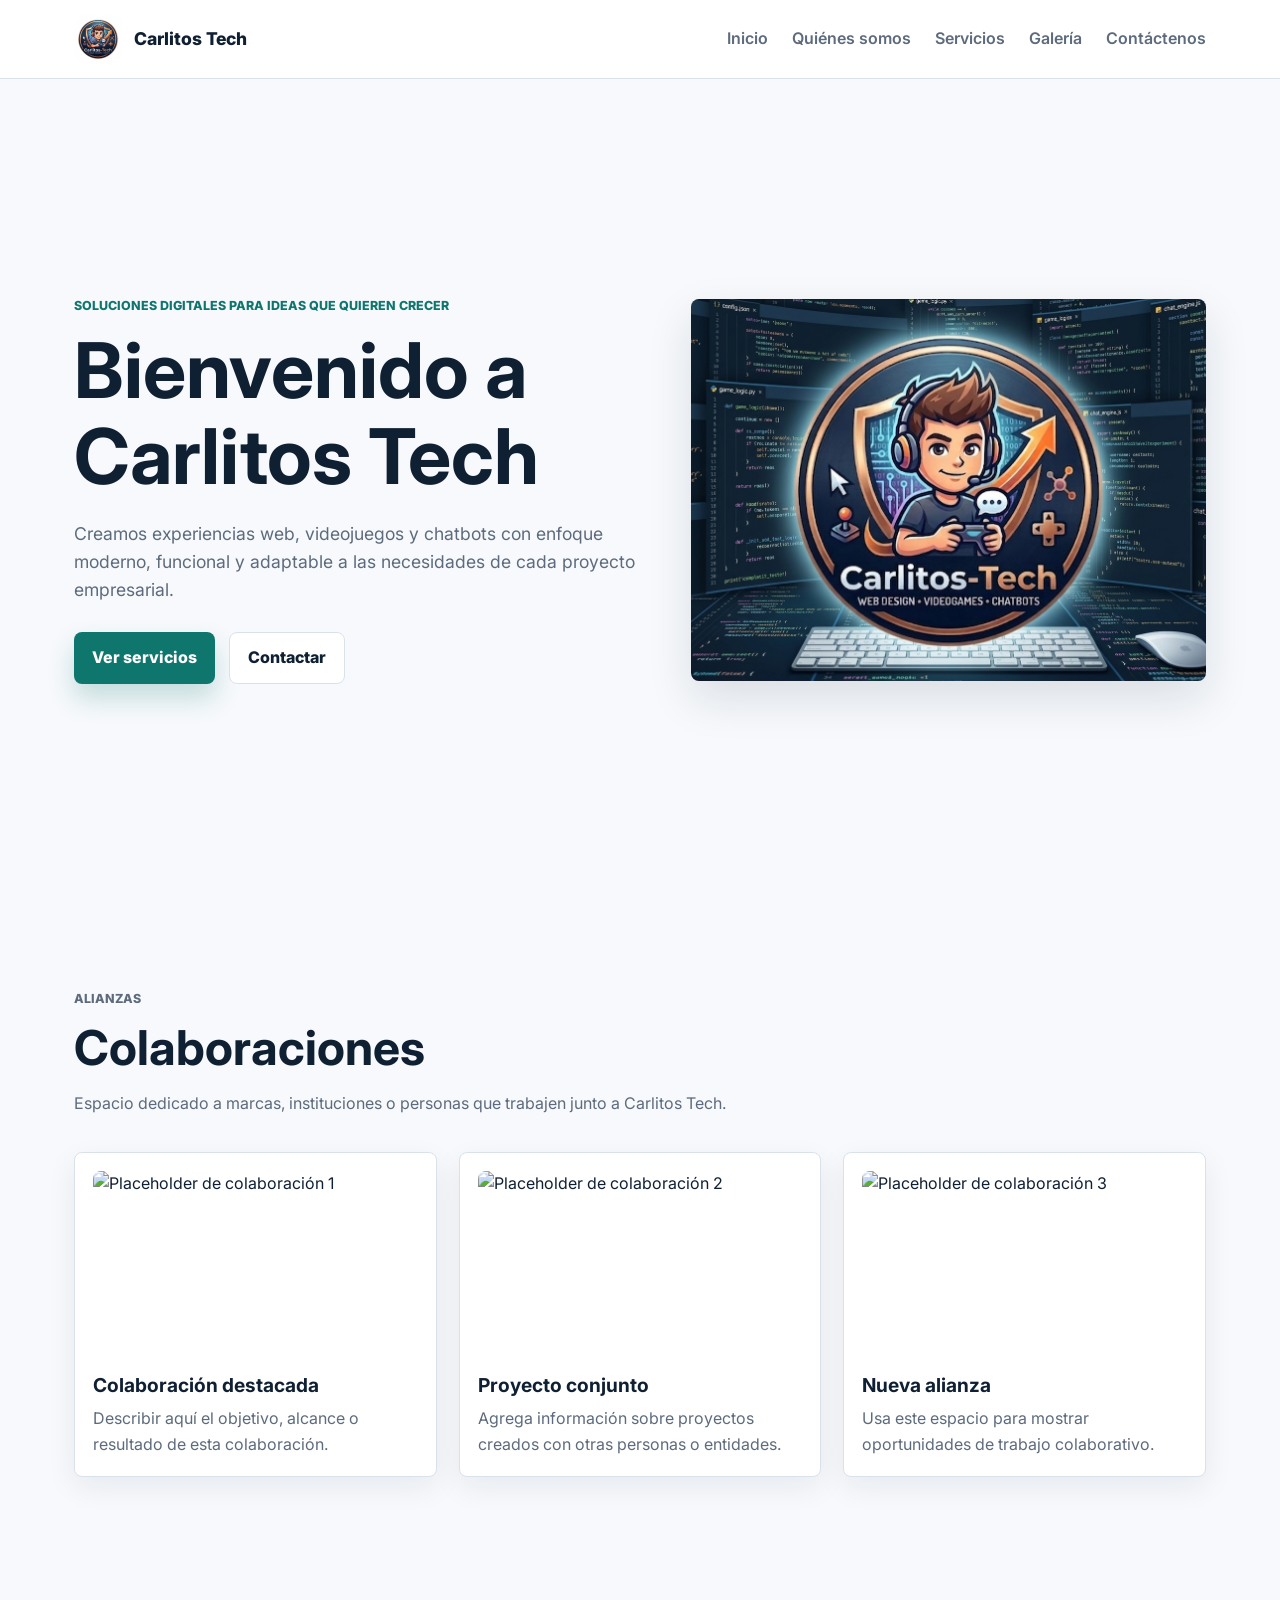
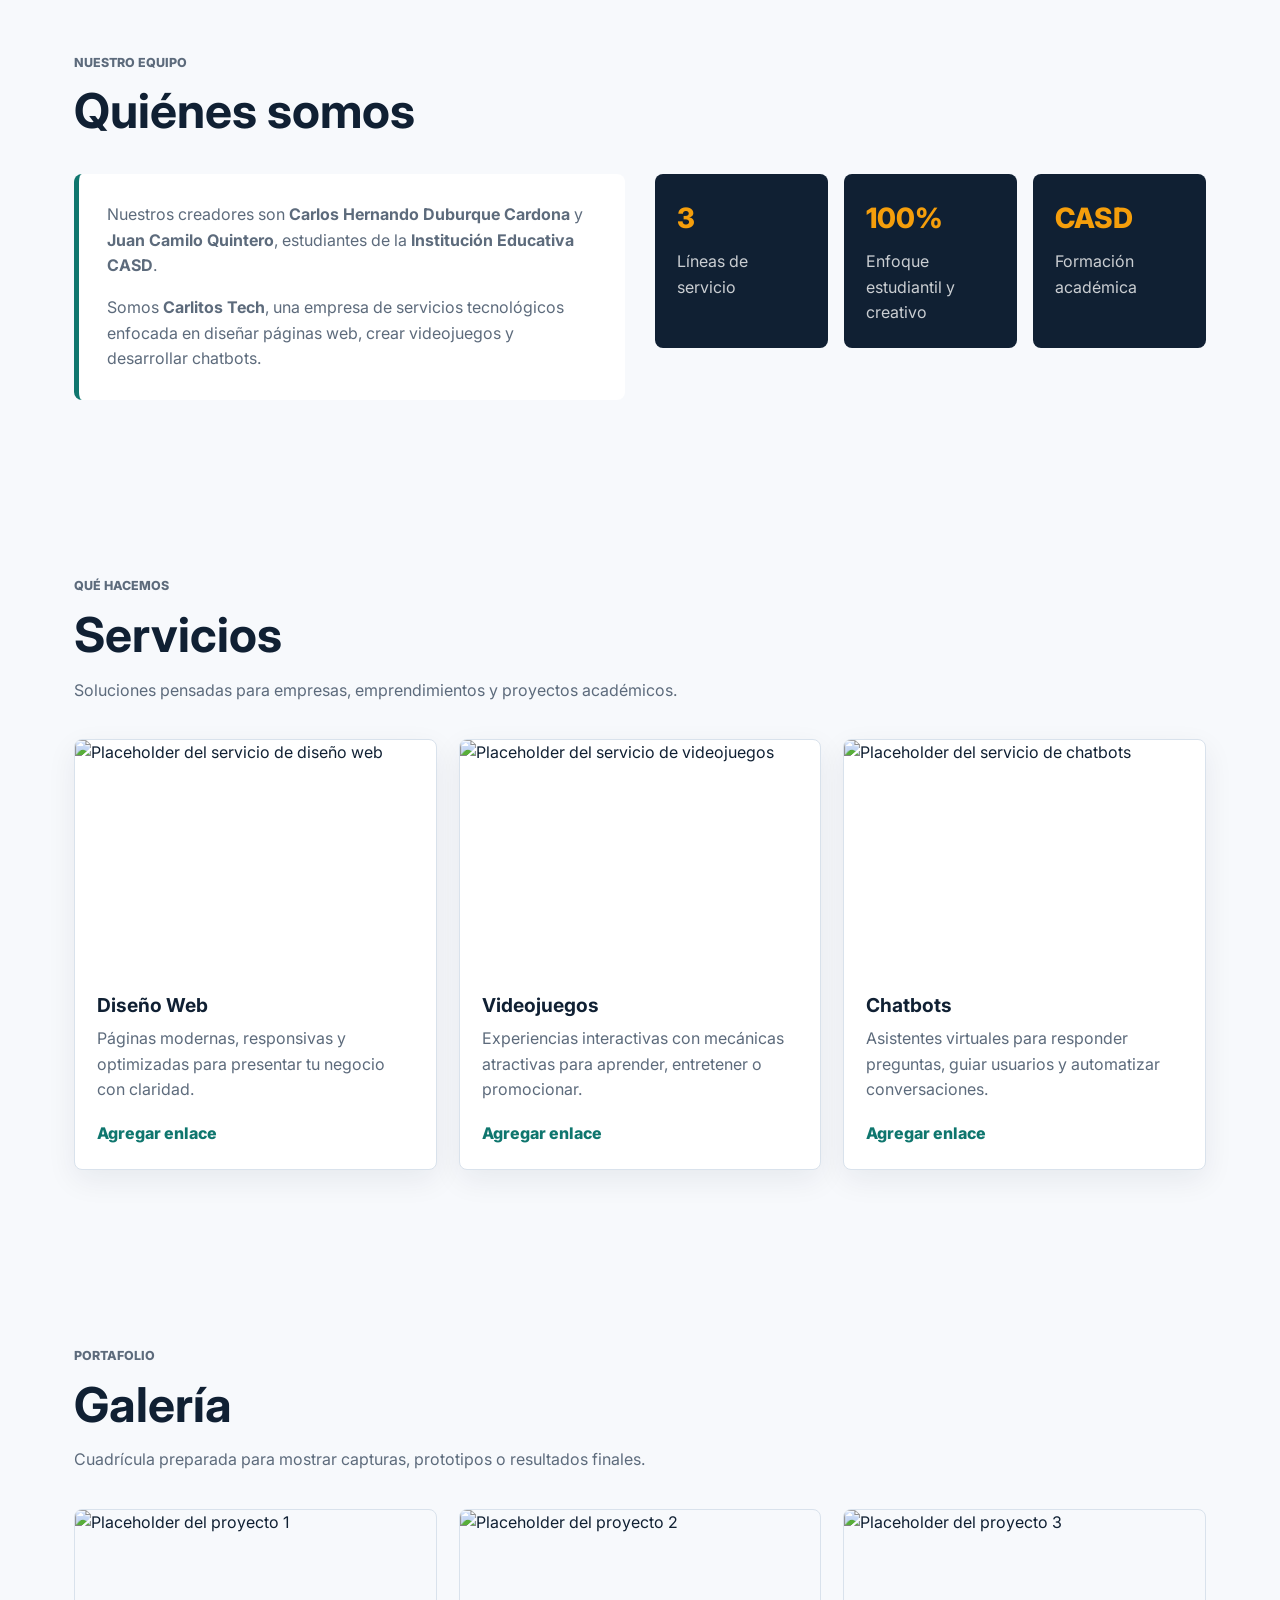
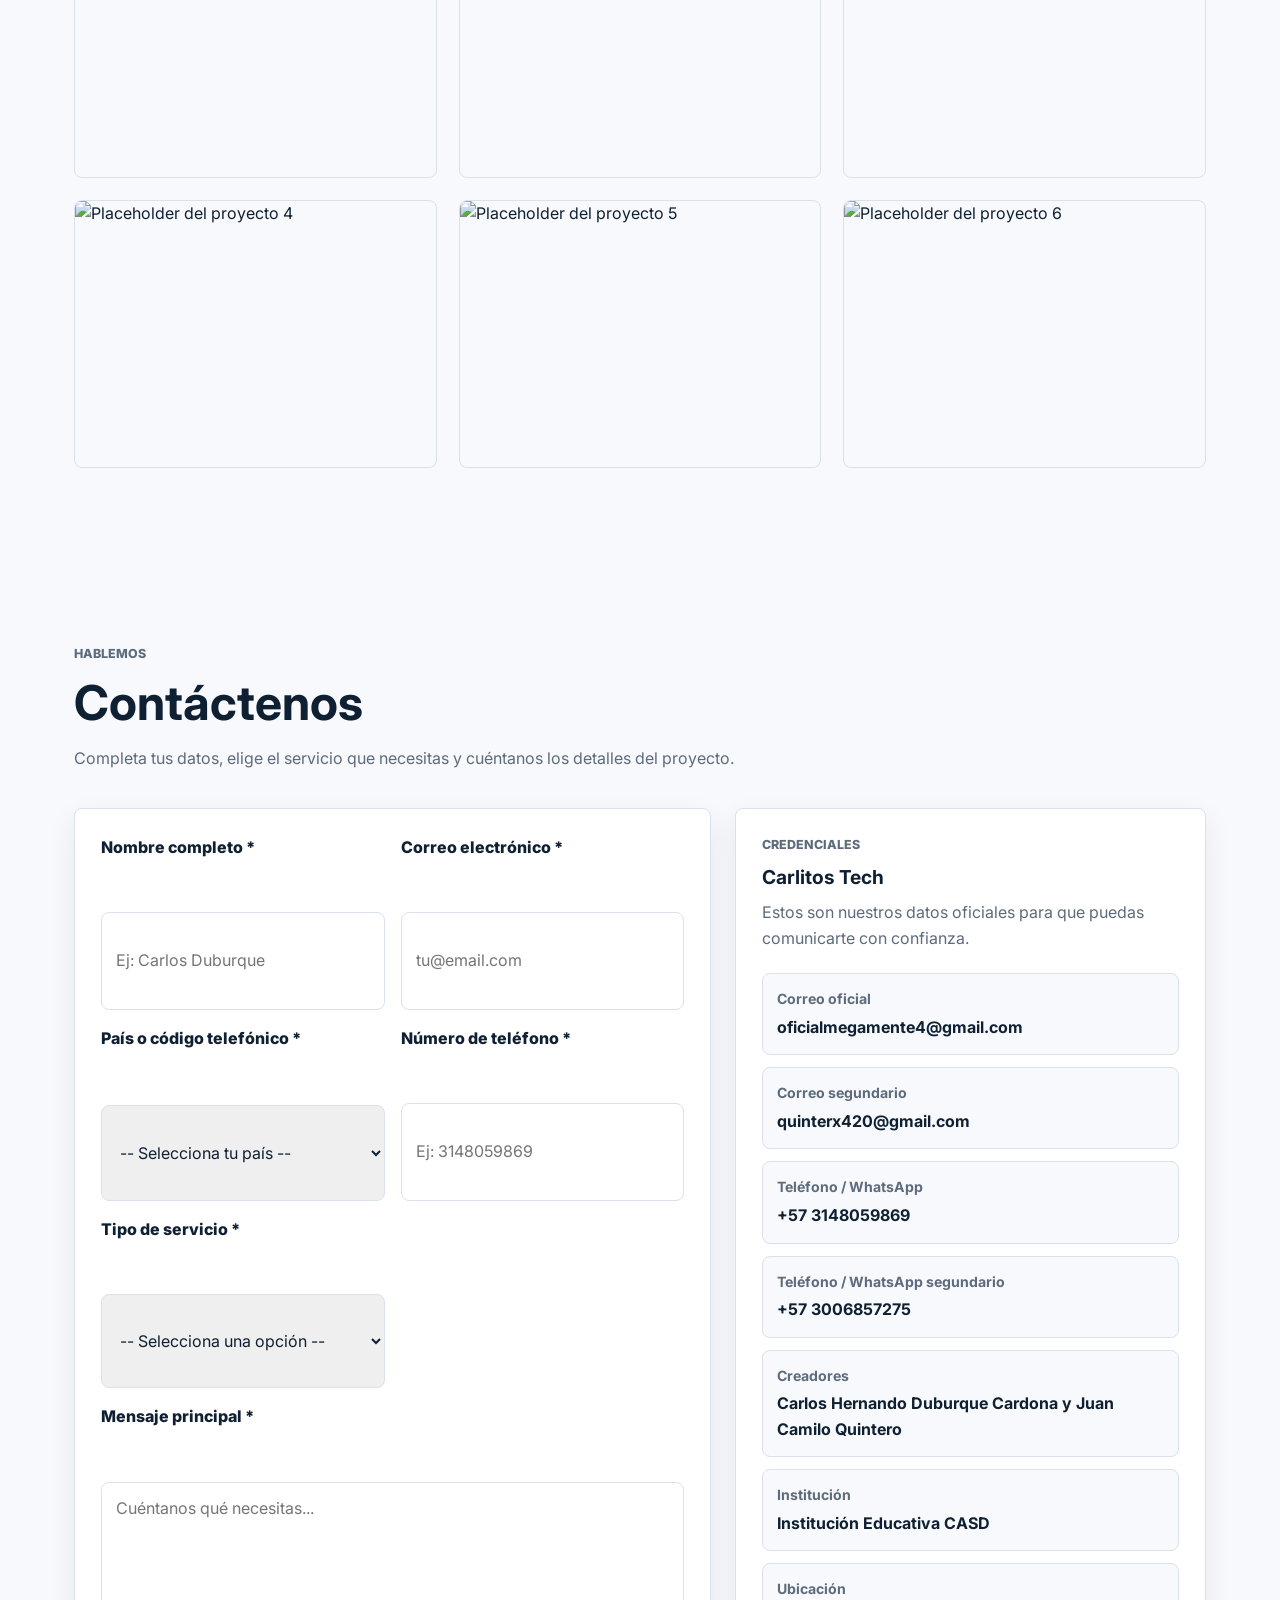
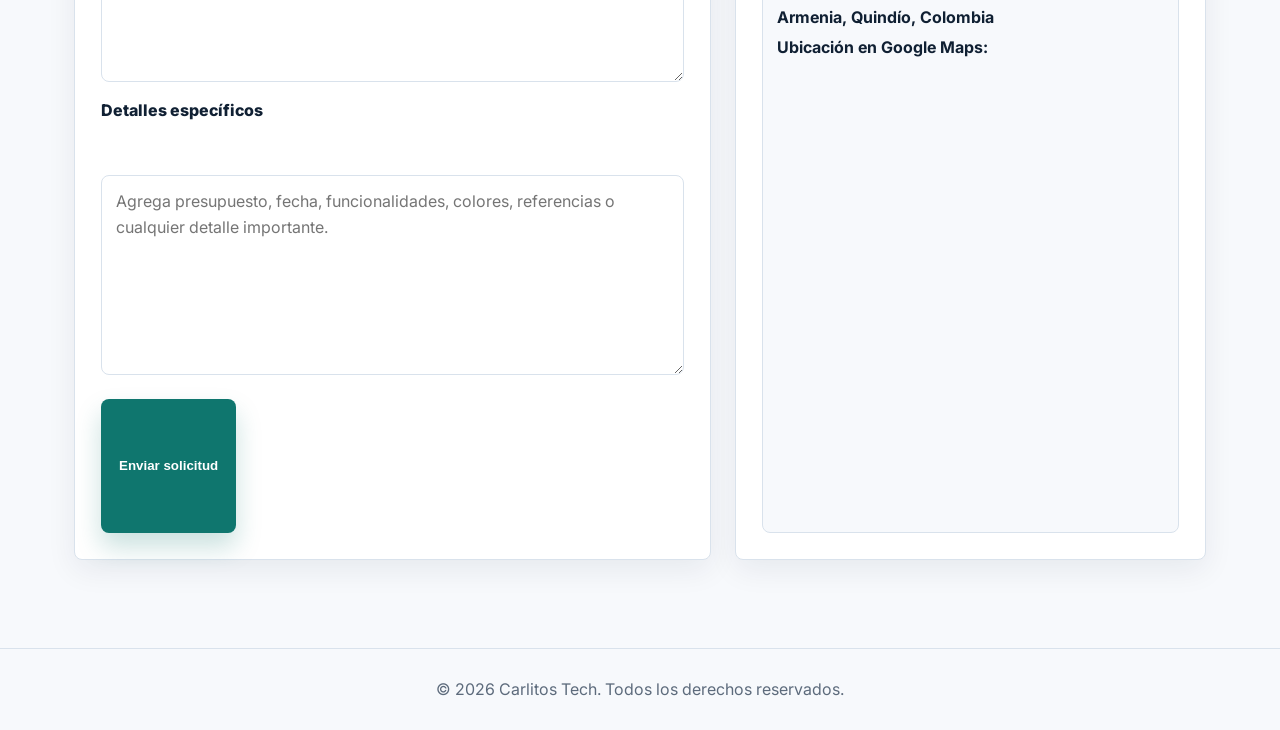
==== index.html @ ca9190ac "Add _next redirect to contact form to return to GitHub Pages Co-authored-by: Copilot <223556219+Copi" ====
<!DOCTYPE html>
<html lang="es">

<head>
    <meta charset="UTF-8">
    <meta name="viewport" content="width=device-width, initial-scale=1.0">
    <meta name="description" content="Carlitos Tech: diseño web, videojuegos y chatbots para proyectos empresariales.">
    <title>Carlitos Tech | Servicios Tecnológicos</title>
    <link rel="preconnect" href="https://fonts.googleapis.com">
    <link rel="preconnect" href="https://fonts.gstatic.com" crossorigin>
    <link href="https://fonts.googleapis.com/css2?family=Inter:wght@400;500;600;700;800&display=swap" rel="stylesheet">
    <link rel="stylesheet" href="style.css">
</head>

<body>
    <!-- ENCABEZADO -->
    <header class="site-header">
        <nav class="navbar" aria-label="Navegación principal">
            <a class="brand" href="#inicio" aria-label="Ir al inicio de Carlitos Tech">
                <img class="brand__logo" src="imagenes/logo/logocarlitostech.png" alt="Logo de Carlitos Tech">
                <span>Carlitos Tech</span>
            </a>

            <button class="nav-toggle" type="button" aria-label="Abrir menú" aria-expanded="false">
                <span></span>
                <span></span>
                <span></span>
            </button>

            <!-- MENU -->
            <ul class="nav-menu">
                <li><a href="#inicio">Inicio</a></li>
                <li><a href="#quienes-somos">Quiénes somos</a></li>
                <li><a href="#servicios">Servicios</a></li>
                <li><a href="#galeria">Galería</a></li>
                <li><a href="#contacto">Contáctenos</a></li>
            </ul>
        </nav>
    </header>

    <main>
        <!-- INICIO: actualiza el texto principal si quiero una bienvenida distinta. -->
        <section class="hero section reveal" id="inicio">
            <div class="hero__content">
                <p class="eyebrow">Soluciones digitales para ideas que quieren crecer</p>
                <h1>Bienvenido a Carlitos Tech</h1>
                <p class="hero__text">
                    Creamos experiencias web, videojuegos y chatbots con enfoque moderno,
                    funcional y adaptable a las necesidades de cada proyecto empresarial.
                </p>
                <div class="hero__actions">
                    <a class="btn btn--primary" href="#servicios">Ver servicios</a>
                    <a class="btn btn--ghost" href="#contacto">Contactar</a>
                </div>
            </div>

            <!-- IMAGEN PRINCIPAL -->
            <div class="hero__media">
                <img src="imagenes/logo/Carlitostech-01.png" alt="Imagen principal de Carlitos Tech">
            </div>
        </section>

        <!-- COLABORACIONES: agregar a alguien colaboraciones. -->
        <section class="collabs section reveal" aria-labelledby="colaboraciones-titulo">
            <div class="section-heading">
                <p class="eyebrow">Alianzas</p>
                <h2 id="colaboraciones-titulo">Colaboraciones</h2>
                <p>Espacio dedicado a marcas, instituciones o personas que trabajen junto a Carlitos Tech.</p>
            </div>
            <div class="collab-list">
                <article class="collab-item">
                    <img src="https://placehold.co/280x160/e2e8f0/0f172a?text=Aliado+1"
                        alt="Placeholder de colaboración 1">
                    <h3>Colaboración destacada</h3>
                    <p>Describir aquí el objetivo, alcance o resultado de esta colaboración.</p>
                </article>
                <article class="collab-item">
                    <img src="https://placehold.co/280x160/dbeafe/0f172a?text=Aliado+2"
                        alt="Placeholder de colaboración 2">
                    <h3>Proyecto conjunto</h3>
                    <p>Agrega información sobre proyectos creados con otras personas o entidades.</p>
                </article>
                <article class="collab-item">
                    <img src="https://placehold.co/280x160/fef3c7/0f172a?text=Aliado+3"
                        alt="Placeholder de colaboración 3">
                    <h3>Nueva alianza</h3>
                    <p>Usa este espacio para mostrar oportunidades de trabajo colaborativo.</p>
                </article>
            </div>
        </section>

        <!-- QUIÉNES SOMOS: modificar esta información si quiero ampliar la historia de la empresa. -->
        <section class="about section reveal" id="quienes-somos">
            <div class="section-heading">
                <p class="eyebrow">Nuestro equipo</p>
                <h2>Quiénes somos</h2>
            </div>
            <div class="about__layout">
                <div class="about__text">
                    <p>
                        Nuestros creadores son <strong>Carlos Hernando Duburque Cardona</strong> y
                        <strong>Juan Camilo Quintero</strong>, estudiantes de la
                        <strong>Institución Educativa CASD</strong>.
                    </p>
                    <p>
                        Somos <strong>Carlitos Tech</strong>, una empresa de servicios tecnológicos
                        enfocada en diseñar páginas web, crear videojuegos y desarrollar chatbots.
                    </p>
                </div>
                <div class="about__stats" aria-label="Datos destacados">
                    <div>
                        <span>3</span>
                        <p>Líneas de servicio</p>
                    </div>
                    <div>
                        <span>100%</span>
                        <p>Enfoque estudiantil y creativo</p>
                    </div>
                    <div>
                        <span>CASD</span>
                        <p>Formación académica</p>
                    </div>
                </div>
            </div>
        </section>

        <!-- SERVICIOS: cambia las imágenes, textos y href vacíos cuando tenga mis páginas listas. -->
        <section class="services section reveal" id="servicios">
            <div class="section-heading">
                <p class="eyebrow">Qué hacemos</p>
                <h2>Servicios</h2>
                <p>Soluciones pensadas para empresas, emprendimientos y proyectos académicos.</p>
            </div>

            <div class="cards-grid">
                <article class="service-card">
                    <img src="https://placehold.co/520x320/2563eb/ffffff?text=Diseno+Web"
                        alt="Placeholder del servicio de diseño web">
                    <div class="service-card__body">
                        <h3>Diseño Web</h3>
                        <p>Páginas modernas, responsivas y optimizadas para presentar tu negocio con claridad.</p>
                        <a href="" aria-label="Agregar enlace para diseño web">Agregar enlace</a>
                    </div>
                </article>

                <article class="service-card">
                    <img src="https://placehold.co/520x320/7c3aed/ffffff?text=Videojuegos"
                        alt="Placeholder del servicio de videojuegos">
                    <div class="service-card__body">
                        <h3>Videojuegos</h3>
                        <p>Experiencias interactivas con mecánicas atractivas para aprender, entretener o promocionar.
                        </p>
                        <a href="" aria-label="Agregar enlace para videojuegos">Agregar enlace</a>
                    </div>
                </article>

                <article class="service-card">
                    <img src="https://placehold.co/520x320/059669/ffffff?text=Chatbots"
                        alt="Placeholder del servicio de chatbots">
                    <div class="service-card__body">
                        <h3>Chatbots</h3>
                        <p>Asistentes virtuales para responder preguntas, guiar usuarios y automatizar conversaciones.
                        </p>
                        <a href="" aria-label="Agregar enlace para chatbots">Agregar enlace</a>
                    </div>
                </article>
            </div>
        </section>

        <!-- GALERÍA: reemplaza cada src por fotos de mis proyectos cuando las tengas. -->
        <section class="gallery section reveal" id="galeria">
            <div class="section-heading">
                <p class="eyebrow">Portafolio</p>
                <h2>Galería</h2>
                <p>Cuadrícula preparada para mostrar capturas, prototipos o resultados finales.</p>
            </div>

            <div class="gallery-grid">
                <img src="https://placehold.co/520x380/f8fafc/0f172a?text=Proyecto+1" alt="Placeholder del proyecto 1">
                <img src="https://placehold.co/520x380/e0f2fe/0f172a?text=Proyecto+2" alt="Placeholder del proyecto 2">
                <img src="https://placehold.co/520x380/ecfccb/0f172a?text=Proyecto+3" alt="Placeholder del proyecto 3">
                <img src="https://placehold.co/520x380/fae8ff/0f172a?text=Proyecto+4" alt="Placeholder del proyecto 4">
                <img src="https://placehold.co/520x380/fee2e2/0f172a?text=Proyecto+5" alt="Placeholder del proyecto 5">
                <img src="https://placehold.co/520x380/ede9fe/0f172a?text=Proyecto+6" alt="Placeholder del proyecto 6">
            </div>
        </section>

        <!-- CONTACTO: puedos conectar este formulario a un backend o servicio de formularios después. -->
        <section class="contact section reveal" id="contacto">
            <div class="section-heading">
                <p class="eyebrow">Hablemos</p>
                <h2>Contáctenos</h2>
                <p>Completa tus datos, elige el servicio que necesitas y cuéntanos los detalles del proyecto.</p>
            </div>

            <div class="contact__layout">
                <form class="contact-form" action="https://formsubmit.co/oficialmegamente4@gmail.com" method="POST">
                    <!-- FORMULARIO: este action usa FormSubmit para enviar las respuestas al correo oficialmegamente4@gamil.com. -->
                    <input type="hidden" name="_subject" value="Nueva solicitud desde Carlitos Tech">
                    <input type="hidden" name="_template" value="table">
                    <input type="hidden" name="_next" value="https://oficialmegamente4-creator.github.io/proyecto-inicial/">
                    <div class="form-group">
                        <label for="nombre">Nombre completo *</label>
                        <input id="nombre" name="nombre" type="text" placeholder="Ej: Carlos Duburque"
                            autocomplete="name" required>
                    </div>

                    <div class="form-group">
                        <label for="correo">Correo electrónico *</label>
                        <input id="correo" name="email" type="email" placeholder="tu@email.com" autocomplete="email"
                            required>
                    </div>

                    <div class="form-group">
                        <label for="pais">País o código telefónico *</label>
                        <select id="pais" name="pais" required>
                            <option value="">-- Selecciona tu país --</option>
                            <option value="+93 Afganistán">Afganistán (+93)</option>
                            <option value="+355 Albania">Albania (+355)</option>
                            <option value="+49 Alemania">Alemania (+49)</option>
                            <option value="+376 Andorra">Andorra (+376)</option>
                            <option value="+244 Angola">Angola (+244)</option>
                            <option value="+1 Anguila">Anguila (+1)</option>
                            <option value="+1 Antigua y Barbuda">Antigua y Barbuda (+1)</option>
                            <option value="+966 Arabia Saudita">Arabia Saudita (+966)</option>
                            <option value="+213 Argelia">Argelia (+213)</option>
                            <option value="+54 Argentina">Argentina (+54)</option>
                            <option value="+374 Armenia">Armenia (+374)</option>
                            <option value="+297 Aruba">Aruba (+297)</option>
                            <option value="+61 Australia">Australia (+61)</option>
                            <option value="+43 Austria">Austria (+43)</option>
                            <option value="+994 Azerbaiyán">Azerbaiyán (+994)</option>
                            <option value="+1 Bahamas">Bahamas (+1)</option>
                            <option value="+880 Bangladesh">Bangladesh (+880)</option>
                            <option value="+1 Barbados">Barbados (+1)</option>
                            <option value="+973 Baréin">Baréin (+973)</option>
                            <option value="+32 Bélgica">Bélgica (+32)</option>
                            <option value="+501 Belice">Belice (+501)</option>
                            <option value="+229 Benín">Benín (+229)</option>
                            <option value="+1 Bermudas">Bermudas (+1)</option>
                            <option value="+375 Bielorrusia">Bielorrusia (+375)</option>
                            <option value="+591 Bolivia">Bolivia (+591)</option>
                            <option value="+387 Bosnia y Herzegovina">Bosnia y Herzegovina (+387)</option>
                            <option value="+267 Botsuana">Botsuana (+267)</option>
                            <option value="+55 Brasil">Brasil (+55)</option>
                            <option value="+673 Brunéi">Brunéi (+673)</option>
                            <option value="+359 Bulgaria">Bulgaria (+359)</option>
                            <option value="+226 Burkina Faso">Burkina Faso (+226)</option>
                            <option value="+257 Burundi">Burundi (+257)</option>
                            <option value="+975 Bután">Bután (+975)</option>
                            <option value="+238 Cabo Verde">Cabo Verde (+238)</option>
                            <option value="+855 Camboya">Camboya (+855)</option>
                            <option value="+237 Camerún">Camerún (+237)</option>
                            <option value="+1 Canadá">Canadá (+1)</option>
                            <option value="+974 Catar">Catar (+974)</option>
                            <option value="+235 Chad">Chad (+235)</option>
                            <option value="+56 Chile">Chile (+56)</option>
                            <option value="+86 China">China (+86)</option>
                            <option value="+357 Chipre">Chipre (+357)</option>
                            <option value="+57 Colombia">Colombia (+57)</option>
                            <option value="+269 Comoras">Comoras (+269)</option>
                            <option value="+242 Congo">Congo (+242)</option>
                            <option value="+850 Corea del Norte">Corea del Norte (+850)</option>
                            <option value="+82 Corea del Sur">Corea del Sur (+82)</option>
                            <option value="+225 Costa de Marfil">Costa de Marfil (+225)</option>
                            <option value="+506 Costa Rica">Costa Rica (+506)</option>
                            <option value="+385 Croacia">Croacia (+385)</option>
                            <option value="+53 Cuba">Cuba (+53)</option>
                            <option value="+599 Curazao">Curazao (+599)</option>
                            <option value="+45 Dinamarca">Dinamarca (+45)</option>
                            <option value="+1 Dominica">Dominica (+1)</option>
                            <option value="+593 Ecuador">Ecuador (+593)</option>
                            <option value="+20 Egipto">Egipto (+20)</option>
                            <option value="+503 El Salvador">El Salvador (+503)</option>
                            <option value="+971 Emiratos Árabes Unidos">Emiratos Árabes Unidos (+971)</option>
                            <option value="+291 Eritrea">Eritrea (+291)</option>
                            <option value="+421 Eslovaquia">Eslovaquia (+421)</option>
                            <option value="+386 Eslovenia">Eslovenia (+386)</option>
                            <option value="+34 España">España (+34)</option>
                            <option value="+1 Estados Unidos">Estados Unidos (+1)</option>
                            <option value="+372 Estonia">Estonia (+372)</option>
                            <option value="+251 Etiopía">Etiopía (+251)</option>
                            <option value="+63 Filipinas">Filipinas (+63)</option>
                            <option value="+358 Finlandia">Finlandia (+358)</option>
                            <option value="+679 Fiyi">Fiyi (+679)</option>
                            <option value="+33 Francia">Francia (+33)</option>
                            <option value="+241 Gabón">Gabón (+241)</option>
                            <option value="+220 Gambia">Gambia (+220)</option>
                            <option value="+995 Georgia">Georgia (+995)</option>
                            <option value="+233 Ghana">Ghana (+233)</option>
                            <option value="+350 Gibraltar">Gibraltar (+350)</option>
                            <option value="+1 Granada">Granada (+1)</option>
                            <option value="+30 Grecia">Grecia (+30)</option>
                            <option value="+299 Groenlandia">Groenlandia (+299)</option>
                            <option value="+590 Guadalupe">Guadalupe (+590)</option>
                            <option value="+1 Guam">Guam (+1)</option>
                            <option value="+502 Guatemala">Guatemala (+502)</option>
                            <option value="+594 Guayana Francesa">Guayana Francesa (+594)</option>
                            <option value="+44 Guernsey">Guernsey (+44)</option>
                            <option value="+224 Guinea">Guinea (+224)</option>
                            <option value="+240 Guinea Ecuatorial">Guinea Ecuatorial (+240)</option>
                            <option value="+245 Guinea-Bisáu">Guinea-Bisáu (+245)</option>
                            <option value="+592 Guyana">Guyana (+592)</option>
                            <option value="+509 Haití">Haití (+509)</option>
                            <option value="+504 Honduras">Honduras (+504)</option>
                            <option value="+852 Hong Kong">Hong Kong (+852)</option>
                            <option value="+36 Hungría">Hungría (+36)</option>
                            <option value="+91 India">India (+91)</option>
                            <option value="+62 Indonesia">Indonesia (+62)</option>
                            <option value="+964 Irak">Irak (+964)</option>
                            <option value="+98 Irán">Irán (+98)</option>
                            <option value="+353 Irlanda">Irlanda (+353)</option>
                            <option value="+354 Islandia">Islandia (+354)</option>
                            <option value="+1 Islas Caimán">Islas Caimán (+1)</option>
                            <option value="+682 Islas Cook">Islas Cook (+682)</option>
                            <option value="+298 Islas Feroe">Islas Feroe (+298)</option>
                            <option value="+500 Islas Malvinas">Islas Malvinas (+500)</option>
                            <option value="+1 Islas Marianas del Norte">Islas Marianas del Norte (+1)</option>
                            <option value="+692 Islas Marshall">Islas Marshall (+692)</option>
                            <option value="+677 Islas Salomón">Islas Salomón (+677)</option>
                            <option value="+1 Islas Turcas y Caicos">Islas Turcas y Caicos (+1)</option>
                            <option value="+1 Islas Vírgenes Británicas">Islas Vírgenes Británicas (+1)</option>
                            <option value="+1 Islas Vírgenes de EE. UU.">Islas Vírgenes de EE. UU. (+1)</option>
                            <option value="+972 Israel">Israel (+972)</option>
                            <option value="+39 Italia">Italia (+39)</option>
                            <option value="+1 Jamaica">Jamaica (+1)</option>
                            <option value="+81 Japón">Japón (+81)</option>
                            <option value="+44 Jersey">Jersey (+44)</option>
                            <option value="+962 Jordania">Jordania (+962)</option>
                            <option value="+7 Kazajistán">Kazajistán (+7)</option>
                            <option value="+254 Kenia">Kenia (+254)</option>
                            <option value="+996 Kirguistán">Kirguistán (+996)</option>
                            <option value="+686 Kiribati">Kiribati (+686)</option>
                            <option value="+383 Kosovo">Kosovo (+383)</option>
                            <option value="+965 Kuwait">Kuwait (+965)</option>
                            <option value="+856 Laos">Laos (+856)</option>
                            <option value="+266 Lesoto">Lesoto (+266)</option>
                            <option value="+371 Letonia">Letonia (+371)</option>
                            <option value="+961 Líbano">Líbano (+961)</option>
                            <option value="+231 Liberia">Liberia (+231)</option>
                            <option value="+218 Libia">Libia (+218)</option>
                            <option value="+423 Liechtenstein">Liechtenstein (+423)</option>
                            <option value="+370 Lituania">Lituania (+370)</option>
                            <option value="+352 Luxemburgo">Luxemburgo (+352)</option>
                            <option value="+853 Macao">Macao (+853)</option>
                            <option value="+389 Macedonia del Norte">Macedonia del Norte (+389)</option>
                            <option value="+261 Madagascar">Madagascar (+261)</option>
                            <option value="+60 Malasia">Malasia (+60)</option>
                            <option value="+265 Malaui">Malaui (+265)</option>
                            <option value="+960 Maldivas">Maldivas (+960)</option>
                            <option value="+223 Malí">Malí (+223)</option>
                            <option value="+356 Malta">Malta (+356)</option>
                            <option value="+212 Marruecos">Marruecos (+212)</option>
                            <option value="+596 Martinica">Martinica (+596)</option>
                            <option value="+230 Mauricio">Mauricio (+230)</option>
                            <option value="+222 Mauritania">Mauritania (+222)</option>
                            <option value="+262 Mayotte">Mayotte (+262)</option>
                            <option value="+52 México">México (+52)</option>
                            <option value="+691 Micronesia">Micronesia (+691)</option>
                            <option value="+373 Moldavia">Moldavia (+373)</option>
                            <option value="+377 Mónaco">Mónaco (+377)</option>
                            <option value="+976 Mongolia">Mongolia (+976)</option>
                            <option value="+382 Montenegro">Montenegro (+382)</option>
                            <option value="+1 Montserrat">Montserrat (+1)</option>
                            <option value="+258 Mozambique">Mozambique (+258)</option>
                            <option value="+95 Myanmar">Myanmar (+95)</option>
                            <option value="+264 Namibia">Namibia (+264)</option>
                            <option value="+674 Nauru">Nauru (+674)</option>
                            <option value="+977 Nepal">Nepal (+977)</option>
                            <option value="+505 Nicaragua">Nicaragua (+505</option>
                            <option value="+227 Níger">Níger (+227)</option>
                            <option value="+234 Nigeria">Nigeria (+234)</option>
                            <option value="+683 Niue">Niue (+683)</option>
                            <option value="+47 Noruega">Noruega (+47)</option>
                            <option value="+687 Nueva Caledonia">Nueva Caledonia (+687)</option>
                            <option value="+64 Nueva Zelanda">Nueva Zelanda (+64)</option>
                            <option value="+968 Omán">Omán (+968)</option>
                            <option value="+31 Países Bajos">Países Bajos (+31)</option>
                            <option value="+92 Pakistán">Pakistán (+92)</option>
                            <option value="+680 Palaos">Palaos (+680)</option>
                            <option value="+970 Palestina">Palestina (+970)</option>
                            <option value="+507 Panamá">Panamá (+507)</option>
                            <option value="+675 Papúa Nueva Guinea">Papúa Nueva Guinea (+675)</option>
                            <option value="+595 Paraguay">Paraguay (+595)</option>
                            <option value="+51 Perú">Perú (+51)</option>
                            <option value="+689 Polinesia Francesa">Polinesia Francesa (+689)</option>
                            <option value="+48 Polonia">Polonia (+48)</option>
                            <option value="+351 Portugal">Portugal (+351)</option>
                            <option value="+1 Puerto Rico">Puerto Rico (+1)</option>
                            <option value="+44 Reino Unido">Reino Unido (+44)</option>
                            <option value="+236 República Centroafricana">República Centroafricana (+236)</option>
                            <option value="+420 República Checa">República Checa (+420)</option>
                            <option value="+243 República Democrática del Congo">República Democrática del Congo (+243)
                            </option>
                            <option value="+1 República Dominicana">República Dominicana (+1)</option>
                            <option value="+262 Reunión">Reunión (+262)</option>
                            <option value="+250 Ruanda">Ruanda (+250)</option>
                            <option value="+40 Rumania">Rumania (+40)</option>
                            <option value="+7 Rusia">Rusia (+7)</option>
                            <option value="+212 Sahara Occidental">Sahara Occidental (+212)</option>
                            <option value="+685 Samoa">Samoa (+685)</option>
                            <option value="+1 Samoa Americana">Samoa Americana (+1)</option>
                            <option value="+590 San Bartolomé">San Bartolomé (+590)</option>
                            <option value="+1 San Cristóbal y Nieves">San Cristóbal y Nieves (+1)</option>
                            <option value="+378 San Marino">San Marino (+378)</option>
                            <option value="+590 San Martín">San Martín (+590)</option>
                            <option value="+508 San Pedro y Miquelón">San Pedro y Miquelón (+508)</option>
                            <option value="+1 San Vicente y las Granadinas">San Vicente y las Granadinas (+1)</option>
                            <option value="+290 Santa Elena">Santa Elena (+290)</option>
                            <option value="+1 Santa Lucía">Santa Lucía (+1)</option>
                            <option value="+239 Santo Tomé y Príncipe">Santo Tomé y Príncipe (+239)</option>
                            <option value="+221 Senegal">Senegal (+221)</option>
                            <option value="+381 Serbia">Serbia (+381)</option>
                            <option value="+248 Seychelles">Seychelles (+248)</option>
                            <option value="+232 Sierra Leona">Sierra Leona (+232)</option>
                            <option value="+65 Singapur">Singapur (+65)</option>
                            <option value="+963 Siria">Siria (+963)</option>
                            <option value="+252 Somalia">Somalia (+252)</option>
                            <option value="+94 Sri Lanka">Sri Lanka (+94)</option>
                            <option value="+268 Suazilandia">Suazilandia (+268)</option>
                            <option value="+27 Sudáfrica">Sudáfrica (+27)</option>
                            <option value="+249 Sudán">Sudán (+249)</option>
                            <option value="+211 Sudán del Sur">Sudán del Sur (+211)</option>
                            <option value="+46 Suecia">Suecia (+46)</option>
                            <option value="+41 Suiza">Suiza (+41)</option>
                            <option value="+597 Surinam">Surinam (+597)</option>
                            <option value="+66 Tailandia">Tailandia (+66)</option>
                            <option value="+886 Taiwán">Taiwán (+886)</option>
                            <option value="+255 Tanzania">Tanzania (+255)</option>
                            <option value="+992 Tayikistán">Tayikistán (+992)</option>
                            <option value="+670 Timor Oriental">Timor Oriental (+670)</option>
                            <option value="+228 Togo">Togo (+228)</option>
                            <option value="+690 Tokelau">Tokelau (+690)</option>
                            <option value="+676 Tonga">Tonga (+676)</option>
                            <option value="+1 Trinidad y Tobago">Trinidad y Tobago (+1)</option>
                            <option value="+216 Túnez">Túnez (+216)</option>
                            <option value="+993 Turkmenistán">Turkmenistán (+993)</option>
                            <option value="+90 Turquía">Turquía (+90)</option>
                            <option value="+688 Tuvalu">Tuvalu (+688)</option>
                            <option value="+380 Ucrania">Ucrania (+380)</option>
                            <option value="+256 Uganda">Uganda (+256)</option>
                            <option value="+598 Uruguay">Uruguay (+598)</option>
                            <option value="+998 Uzbekistán">Uzbekistán (+998)</option>
                            <option value="+678 Vanuatu">Vanuatu (+678)</option>
                            <option value="+379 Vaticano">Vaticano (+379)</option>
                            <option value="+58 Venezuela">Venezuela (+58)</option>
                            <option value="+84 Vietnam">Vietnam (+84)</option>
                            <option value="+681 Wallis y Futuna">Wallis y Futuna (+681)</option>
                            <option value="+967 Yemen">Yemen (+967)</option>
                            <option value="+253 Yibuti">Yibuti (+253)</option>
                            <option value="+260 Zambia">Zambia (+260)</option>
                            <option value="+263 Zimbabue">Zimbabue (+263)</option>
                            <option value="otro">Otro país / código no listado</option>
                        </select>
                    </div>

                    <div class="form-group">
                        <label for="telefono">Número de teléfono *</label>
                        <input id="telefono" name="telefono" type="tel" placeholder="Ej: 3148059869" autocomplete="tel"
                            required>
                    </div>

                    <div class="form-group">
                        <label for="servicio">Tipo de servicio *</label>
                        <select id="servicio" name="servicio" required>
                            <option value="">-- Selecciona una opción --</option>
                            <option value="diseno-web">Diseño Web</option>
                            <option value="videojuegos">Videojuegos</option>
                            <option value="chatbots">Chatbots</option>
                            <option value="otro">Otro servicio</option>
                        </select>
                    </div>

                    <div class="form-group form-group--full">
                        <label for="mensaje">Mensaje principal *</label>
                        <textarea id="mensaje" name="mensaje" rows="5" placeholder="Cuéntanos qué necesitas..."
                            required></textarea>
                    </div>

                    <div class="form-group form-group--full">
                        <label for="detalles">Detalles específicos</label>
                        <textarea id="detalles" name="detalles" rows="5"
                            placeholder="Agrega presupuesto, fecha, funcionalidades, colores, referencias o cualquier detalle importante."></textarea>
                    </div>

                    <button class="btn btn--primary" type="submit">Enviar solicitud</button>
                </form>

                <aside class="contact-info" aria-label="Credenciales e información oficial de contacto">
                    <p class="eyebrow">Credenciales</p>
                    <h3>Carlitos Tech</h3>
                    <p>Estos son nuestros datos oficiales para que puedas comunicarte con confianza.</p>

                    <div class="credential-list">
                        <a class="credential-item"
                            href="mailto:oficialmegamente4@gmail.com?subject=Vi tu pagina web, estoy interesado">
                            <span>Correo oficial</span>
                            <strong>oficialmegamente4@gmail.com</strong>
                        </a>
                        <a class="credential-item"
                            href="mailto:quinterx420@gmail.com?subject=Vi tu pagina web, estoy interesado">
                            <span>Correo segundario</span>
                            <strong>quinterx420@gmail.com</strong>
                        </a>
                        <a class="credential-item"
                            href="https://wa.me/573148059869?text=Vi tu pagina web, estoy interesado!">
                            <span>Teléfono / WhatsApp</span>
                            <strong>+57 3148059869</strong>
                        </a>
                        <a class="credential-item"
                            href="https://wa.me/573006857275?text=Vi tu pagina web, estoy interesado!">
                            <span>Teléfono / WhatsApp segundario</span>
                            <strong>+57 3006857275</strong>
                        </a>
                        <div class="credential-item">
                            <span>Creadores</span>
                            <strong>Carlos Hernando Duburque Cardona y Juan Camilo Quintero</strong>
                        </div>
                        <div class="credential-item">
                            <span>Institución</span>
                            <strong>Institución Educativa CASD</strong>
                        </div>
                        <div class="credential-item">
                            <span>Ubicación</span>
                            <strong>Armenia, Quindío, Colombia</strong>
                            <div class="map-container">
                                <p><strong>Ubicación en Google Maps:</strong></p>
                                <iframe
                                    src="https://www.google.com/maps/embed?pb=!1m18!1m12!1m3!1d63636.59222568328!2d-75.72174939638201!3d4.542270330590154!2m3!1f0!2f0!3f0!3m2!1i1024!2i768!4f13.1!3m3!1m2!1s0x8e38f5ade6653bc1%3A0xc2c6ca4ab95d8808!2sArmenia%2C%20Quindio!5e0!3m2!1sen!2sco!4v1782966993716!5m2!1sen!2sco"
                                    width="100%" height="450" style="border:0;" allowfullscreen="" loading="lazy"
                                    referrerpolicy="strict-origin-when-cross-origin"></iframe>
                            </div>
                        </div>
                </aside>
            </div>
        </section>
    </main>

    <footer class="site-footer">
        <p>&copy; 2026 Carlitos Tech. Todos los derechos reservados.</p>
    </footer>

    <script src="script.js"></script>
</body>

</html>
---- style.css ----
:root {
    --color-bg: #f7f9fc;
    --color-surface: #ffffff;
    --color-ink: #102033;
    --color-muted: #5d6b7c;
    --color-primary: #0f766e;
    --color-primary-dark: #0b5f59;
    --color-accent: #f59e0b;
    --color-line: #d9e2ec;
    --shadow: 0 18px 45px rgba(16, 32, 51, 0.12);
    --radius: 8px;
}

* {
    box-sizing: border-box;
    margin: 0;
    padding: 0;
}

html {
    scroll-behavior: smooth;
}

body {
    background: var(--color-bg);
    color: var(--color-ink);
    font-family: "Inter", Arial, sans-serif;
    line-height: 1.6;
}

img {
    display: block;
    max-width: 100%;
}

a {
    color: inherit;
    text-decoration: none;
}

.site-header {
    background: rgba(255, 255, 255, 0.92);
    border-bottom: 1px solid var(--color-line);
    position: sticky;
    top: 0;
    z-index: 20;
    backdrop-filter: blur(14px);
}

.navbar {
    align-items: center;
    display: flex;
    justify-content: space-between;
    margin: 0 auto;
    max-width: 1180px;
    min-height: 78px;
    padding: 0 24px;
}

.brand {
    align-items: center;
    display: flex;
    font-size: 1.1rem;
    font-weight: 800;
    gap: 12px;
}

.brand__logo {
    border-radius: 8px;
    height: 48px;
    object-fit: cover;
    width: 48px;
}

.nav-menu {
    align-items: center;
    display: flex;
    gap: 24px;
    list-style: none;
}

.nav-menu a {
    color: var(--color-muted);
    font-weight: 600;
    transition: color 0.25s ease;
}

.nav-menu a:hover {
    color: var(--color-primary);
}

.nav-toggle {
    background: transparent;
    border: 0;
    cursor: pointer;
    display: none;
    height: 42px;
    width: 42px;
}

.nav-toggle span {
    background: var(--color-ink);
    border-radius: 999px;
    display: block;
    height: 2px;
    margin: 7px auto;
    transition: transform 0.25s ease, opacity 0.25s ease;
    width: 24px;
}

.nav-toggle.is-open span:nth-child(1) {
    transform: translateY(9px) rotate(45deg);
}

.nav-toggle.is-open span:nth-child(2) {
    opacity: 0;
}

.nav-toggle.is-open span:nth-child(3) {
    transform: translateY(-9px) rotate(-45deg);
}

.section {
    margin: 0 auto;
    max-width: 1180px;
    padding: 88px 24px;
}

.hero {
    align-items: center;
    display: grid;
    gap: 48px;
    grid-template-columns: 1.05fr 0.95fr;
    min-height: calc(100vh - 78px);
}

.hero__content {
    max-width: 640px;
}

.eyebrow {
    color: var(--color-primary);
    font-size: 0.78rem;
    font-weight: 800;
    letter-spacing: 0;
    margin-bottom: 12px;
    text-transform: uppercase;
}

h1,
h2,
h3 {
    line-height: 1.12;
}

h1 {
    font-size: clamp(2.6rem, 7vw, 4.8rem);
    margin-bottom: 20px;
}

h2 {
    font-size: clamp(2rem, 4vw, 3rem);
    margin-bottom: 16px;
}

h3 {
    font-size: 1.2rem;
}

.hero__text,
.section-heading p,
.about__text p,
.service-card p,
.collab-item p,
.contact-info p {
    color: var(--color-muted);
}

.hero__text {
    font-size: 1.1rem;
    margin-bottom: 28px;
}

.hero__actions {
    display: flex;
    flex-wrap: wrap;
    gap: 14px;
}

.btn {
    align-items: center;
    border-radius: var(--radius);
    display: inline-flex;
    font-weight: 800;
    justify-content: center;
    min-height: 46px;
    padding: 12px 18px;
    transition: transform 0.25s ease, box-shadow 0.25s ease, background 0.25s ease;
}

.btn:hover {
    transform: translateY(-3px);
}

.btn--primary {
    background: var(--color-primary);
    color: #ffffff;
    box-shadow: 0 14px 26px rgba(15, 118, 110, 0.22);
}

.btn--primary:hover {
    background: var(--color-primary-dark);
}

.btn--ghost {
    background: #ffffff;
    border: 1px solid var(--color-line);
    color: var(--color-ink);
}

.hero__media img {
    aspect-ratio: 1.35;
    border-radius: var(--radius);
    box-shadow: var(--shadow);
    object-fit: cover;
    width: 100%;
}

.section-heading {
    margin-bottom: 36px;
    max-width: 720px;
}

.collab-list,
.cards-grid,
.gallery-grid {
    display: grid;
    gap: 22px;
}

.collab-list {
    grid-template-columns: repeat(3, minmax(0, 1fr));
}

.collab-item,
.service-card,
.contact-form,
.contact-info {
    background: var(--color-surface);
    border: 1px solid var(--color-line);
    border-radius: var(--radius);
    box-shadow: 0 10px 30px rgba(16, 32, 51, 0.07);
}

.collab-item {
    padding: 18px;
}

.collab-item img {
    aspect-ratio: 1.75;
    border-radius: var(--radius);
    margin-bottom: 18px;
    object-fit: cover;
    width: 100%;
}

.collab-item h3,
.service-card h3 {
    margin-bottom: 10px;
}

.about__layout {
    align-items: start;
    display: grid;
    gap: 30px;
    grid-template-columns: 1fr 1fr;
}

.about__text {
    background: #ffffff;
    border-left: 5px solid var(--color-primary);
    border-radius: var(--radius);
    padding: 28px;
}

.about__text p + p {
    margin-top: 16px;
}

.about__stats {
    display: grid;
    gap: 16px;
    grid-template-columns: repeat(3, minmax(0, 1fr));
}

.about__stats div {
    background: #102033;
    border-radius: var(--radius);
    color: #ffffff;
    min-height: 140px;
    padding: 22px;
}

.about__stats span {
    color: var(--color-accent);
    display: block;
    font-size: 1.75rem;
    font-weight: 800;
    margin-bottom: 8px;
}

.about__stats p {
    color: rgba(255, 255, 255, 0.78);
}

.cards-grid {
    grid-template-columns: repeat(3, minmax(0, 1fr));
}

.service-card {
    overflow: hidden;
    transition: transform 0.25s ease, box-shadow 0.25s ease;
}

.service-card:hover {
    box-shadow: var(--shadow);
    transform: translateY(-8px);
}

.service-card img {
    aspect-ratio: 1.55;
    object-fit: cover;
    width: 100%;
}

.service-card__body {
    padding: 22px;
}

.service-card a {
    color: var(--color-primary);
    display: inline-flex;
    font-weight: 800;
    margin-top: 18px;
}

.service-card a:hover {
    color: var(--color-primary-dark);
}

.gallery-grid {
    grid-template-columns: repeat(3, minmax(0, 1fr));
}

.gallery-grid img {
    aspect-ratio: 1.35;
    border: 1px solid var(--color-line);
    border-radius: var(--radius);
    object-fit: cover;
    transition: transform 0.25s ease, box-shadow 0.25s ease;
    width: 100%;
}

.gallery-grid img:hover {
    box-shadow: var(--shadow);
    transform: scale(1.025);
}

.contact__layout {
    display: grid;
    gap: 24px;
    grid-template-columns: minmax(0, 1.15fr) minmax(280px, 0.85fr);
}

.contact-form,
.contact-info {
    padding: 26px;
}

.contact-form {
    display: grid;
    gap: 16px;
    grid-template-columns: repeat(2, minmax(0, 1fr));
}

.form-group {
    display: grid;
    gap: 8px;
}

.form-group--full {
    grid-column: 1 / -1;
}

.contact-form label {
    font-weight: 800;
}

.contact-form input,
.contact-form select,
.contact-form textarea {
    border: 1px solid var(--color-line);
    border-radius: var(--radius);
    color: var(--color-ink);
    font: inherit;
    padding: 13px 14px;
    transition: border 0.25s ease, box-shadow 0.25s ease;
    width: 100%;
}

.contact-form input:focus,
.contact-form select:focus,
.contact-form textarea:focus {
    border-color: var(--color-primary);
    box-shadow: 0 0 0 4px rgba(15, 118, 110, 0.12);
    outline: none;
}

.contact-form button {
    border: 0;
    cursor: pointer;
    grid-column: 1 / -1;
    justify-self: start;
    margin-top: 8px;
}

.contact-info h3 {
    margin-bottom: 12px;
}

.credential-list {
    display: grid;
    gap: 12px;
    margin-top: 22px;
}

.credential-item {
    background: #f7f9fc;
    border: 1px solid var(--color-line);
    border-radius: var(--radius);
    display: grid;
    gap: 4px;
    padding: 14px;
}

.credential-item span {
    color: var(--color-muted);
    font-size: 0.88rem;
    font-weight: 700;
}

.credential-item strong {
    color: var(--color-ink);
    overflow-wrap: anywhere;
}

.contact-info a.credential-item:hover {
    border-color: var(--color-primary);
    box-shadow: 0 12px 24px rgba(15, 118, 110, 0.12);
    transform: translateY(-2px);
}

.contact-info a.credential-item {
    transition: border 0.25s ease, box-shadow 0.25s ease, transform 0.25s ease;
}

.site-footer {
    border-top: 1px solid var(--color-line);
    color: var(--color-muted);
    padding: 28px 24px;
    text-align: center;
}

.reveal {
    opacity: 0;
    transform: translateY(28px);
    transition: opacity 0.7s ease, transform 0.7s ease;
}

.reveal.is-visible {
    opacity: 1;
    transform: translateY(0);
}

@media (max-width: 900px) {
    .nav-toggle {
        display: block;
    }

    .nav-menu {
        background: #ffffff;
        border-bottom: 1px solid var(--color-line);
        box-shadow: 0 24px 36px rgba(16, 32, 51, 0.1);
        display: grid;
        gap: 0;
        left: 0;
        padding: 10px 24px 20px;
        position: absolute;
        right: 0;
        top: 78px;
        transform: translateY(-130%);
        transition: transform 0.25s ease;
    }

    .nav-menu.is-open {
        transform: translateY(0);
    }

    .nav-menu a {
        display: block;
        padding: 13px 0;
    }

    .hero,
    .about__layout,
    .contact__layout,
    .contact-form {
        grid-template-columns: 1fr;
    }

    .hero {
        min-height: auto;
        padding-top: 72px;
    }

    .collab-list,
    .cards-grid {
        grid-template-columns: repeat(2, minmax(0, 1fr));
    }

    .gallery-grid {
        grid-template-columns: repeat(2, minmax(0, 1fr));
    }
}

@media (max-width: 620px) {
    .navbar,
    .section {
        padding-left: 18px;
        padding-right: 18px;
    }

    .section {
        padding-top: 68px;
        padding-bottom: 68px;
    }

    .brand span {
        font-size: 1rem;
    }

    .hero__actions,
    .btn {
        width: 100%;
    }

    .collab-list,
    .cards-grid,
    .gallery-grid,
    .about__stats {
        grid-template-columns: 1fr;
    }
}
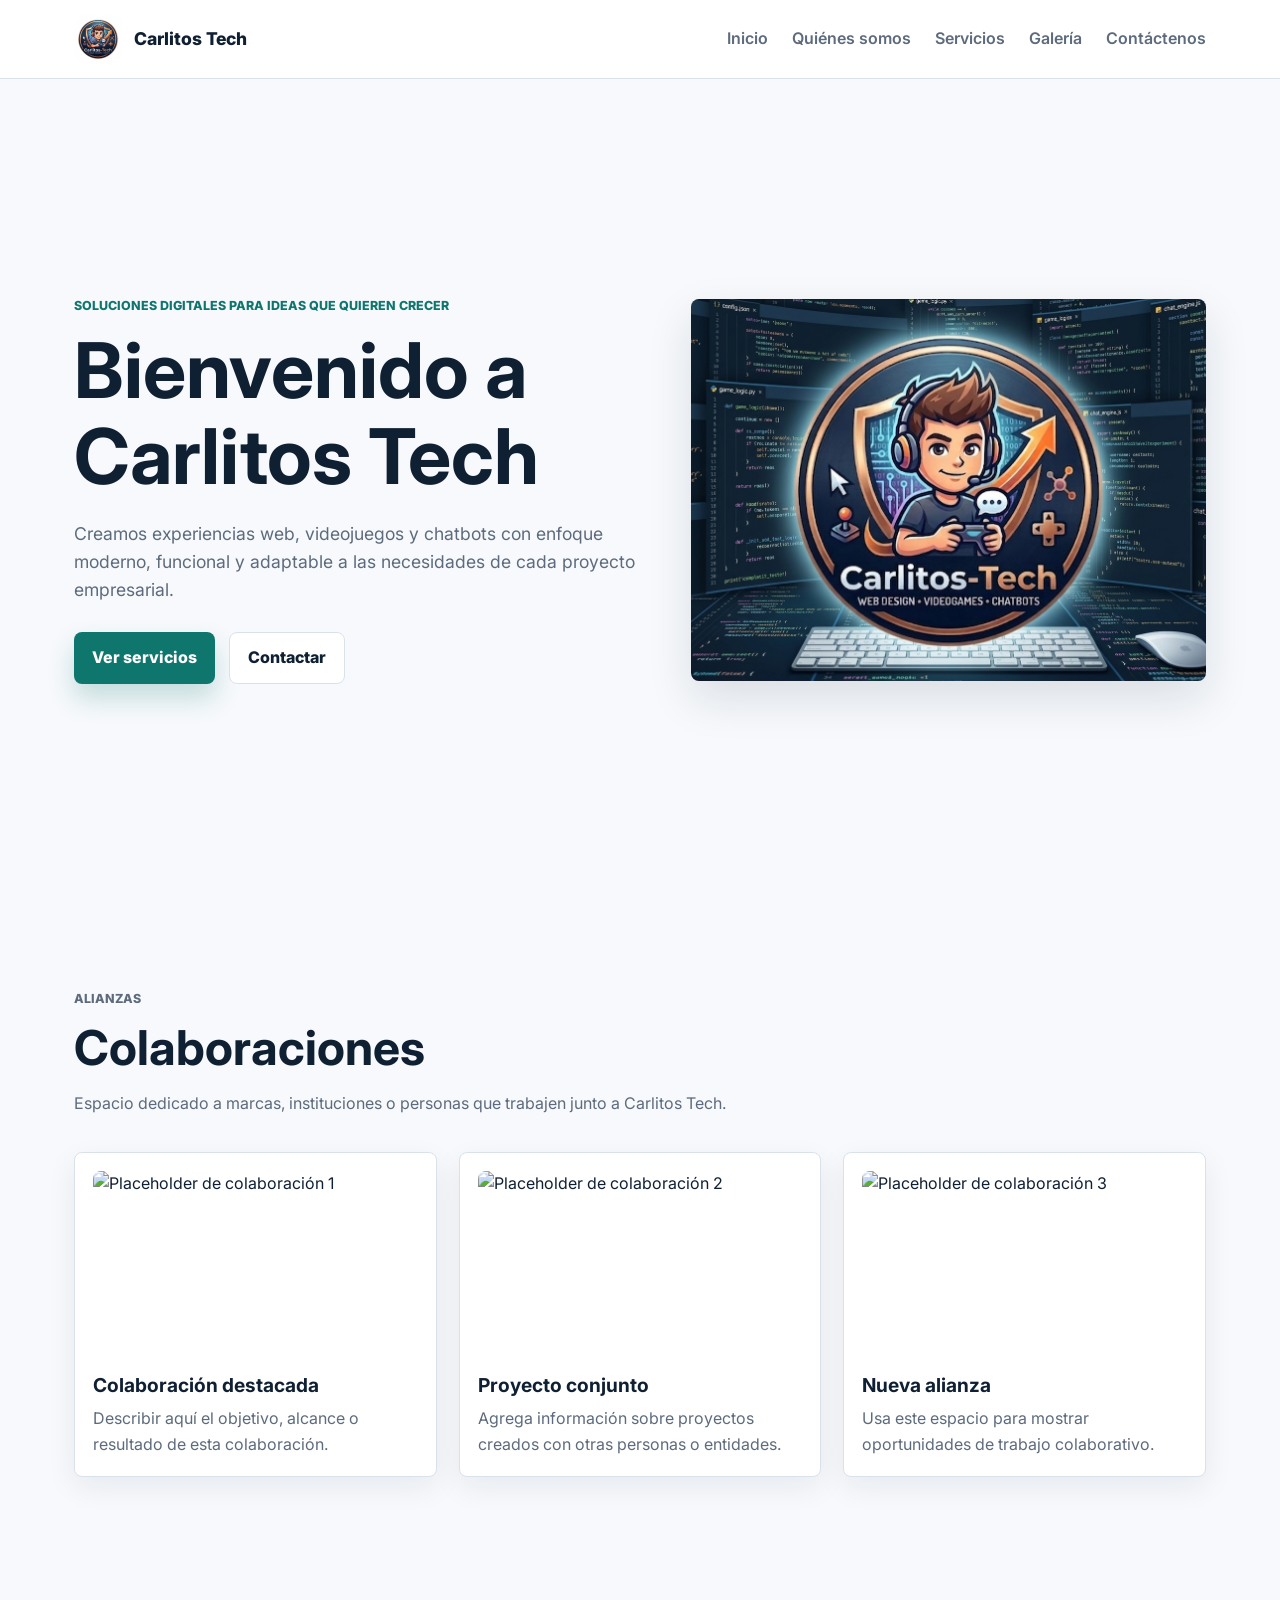
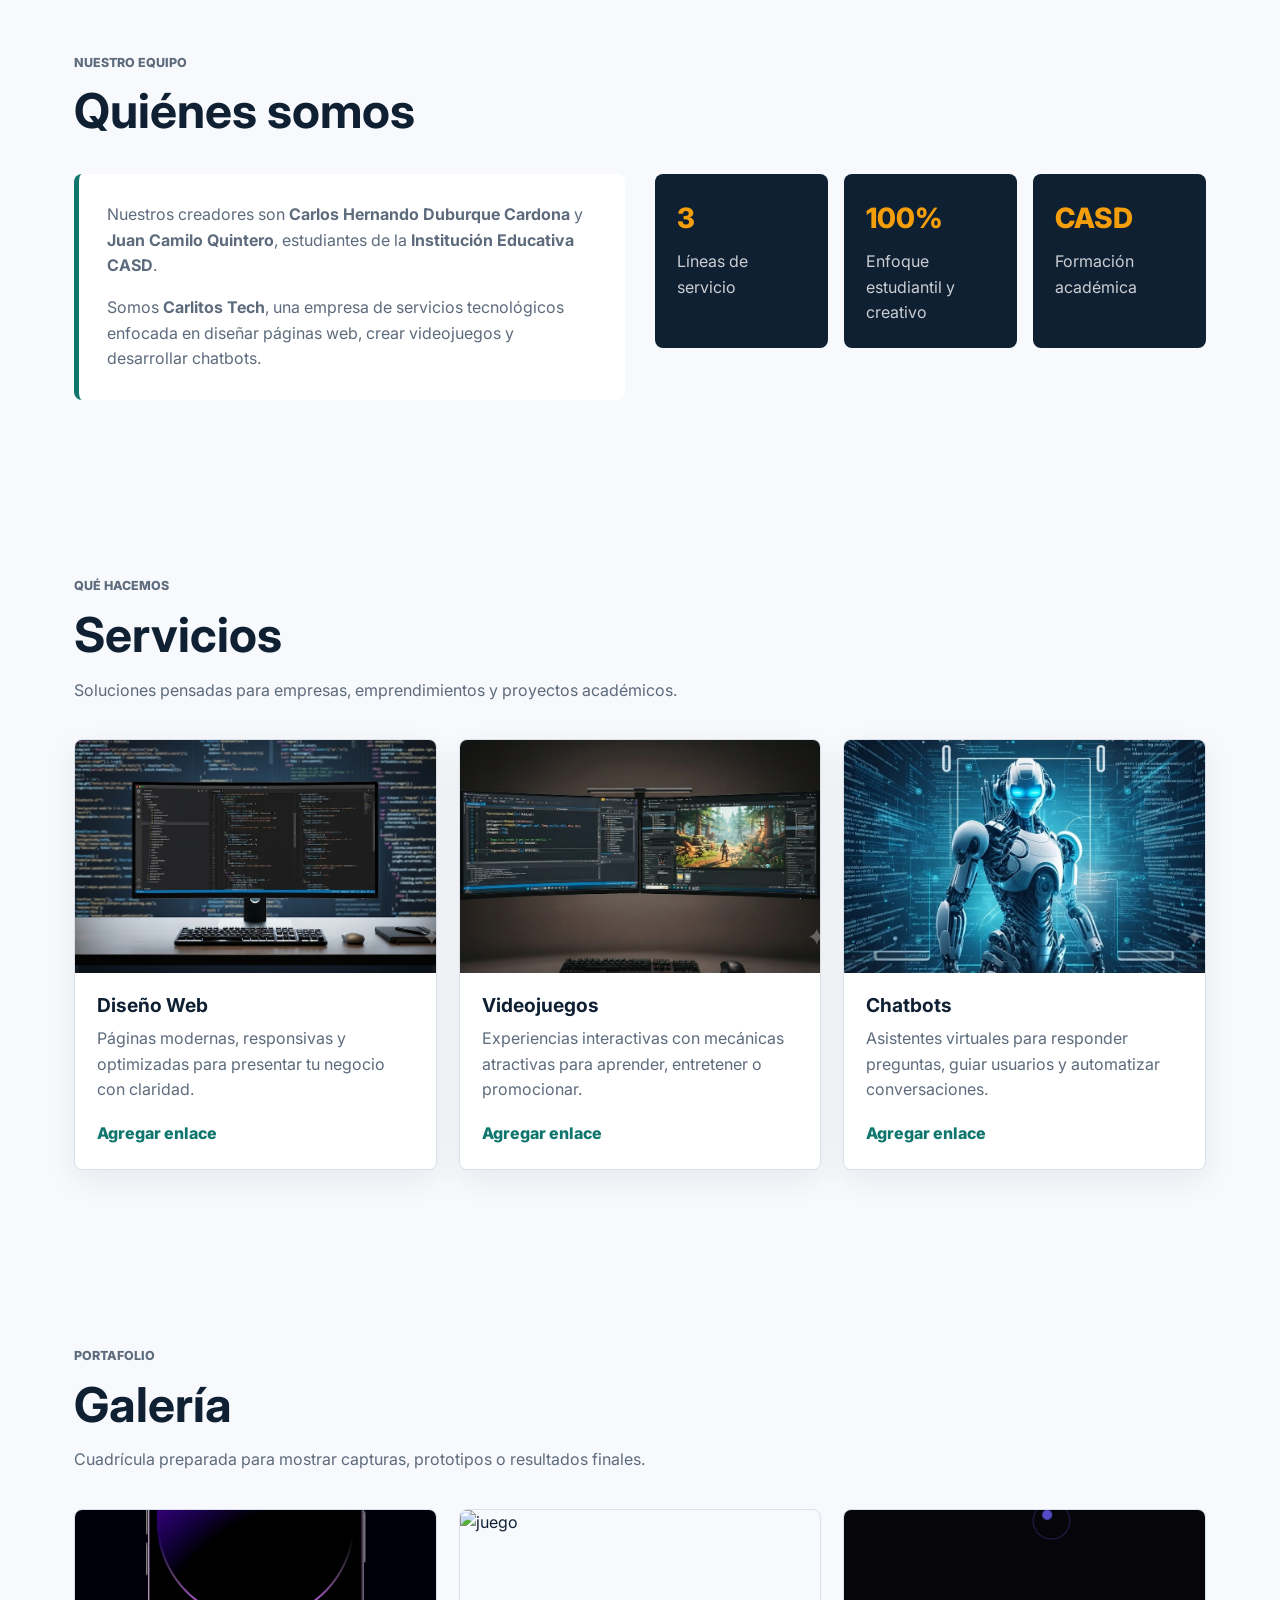
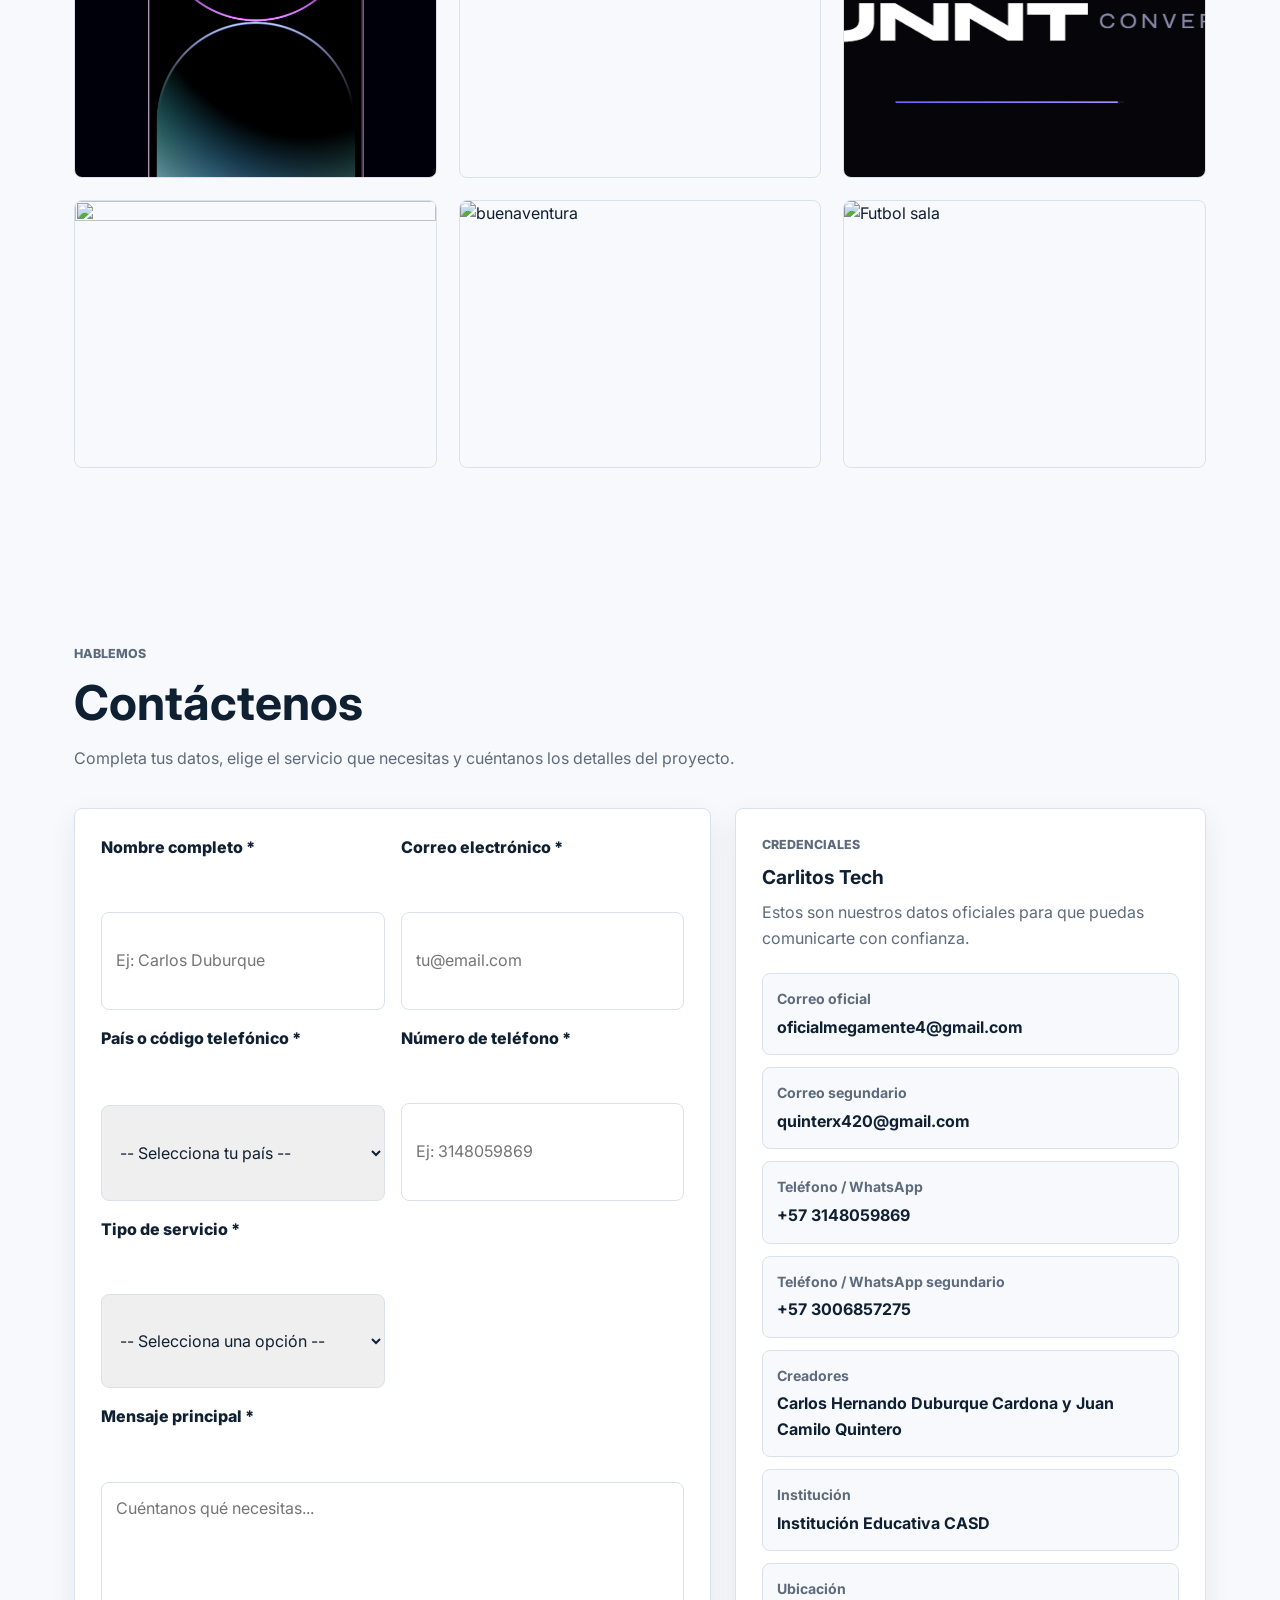
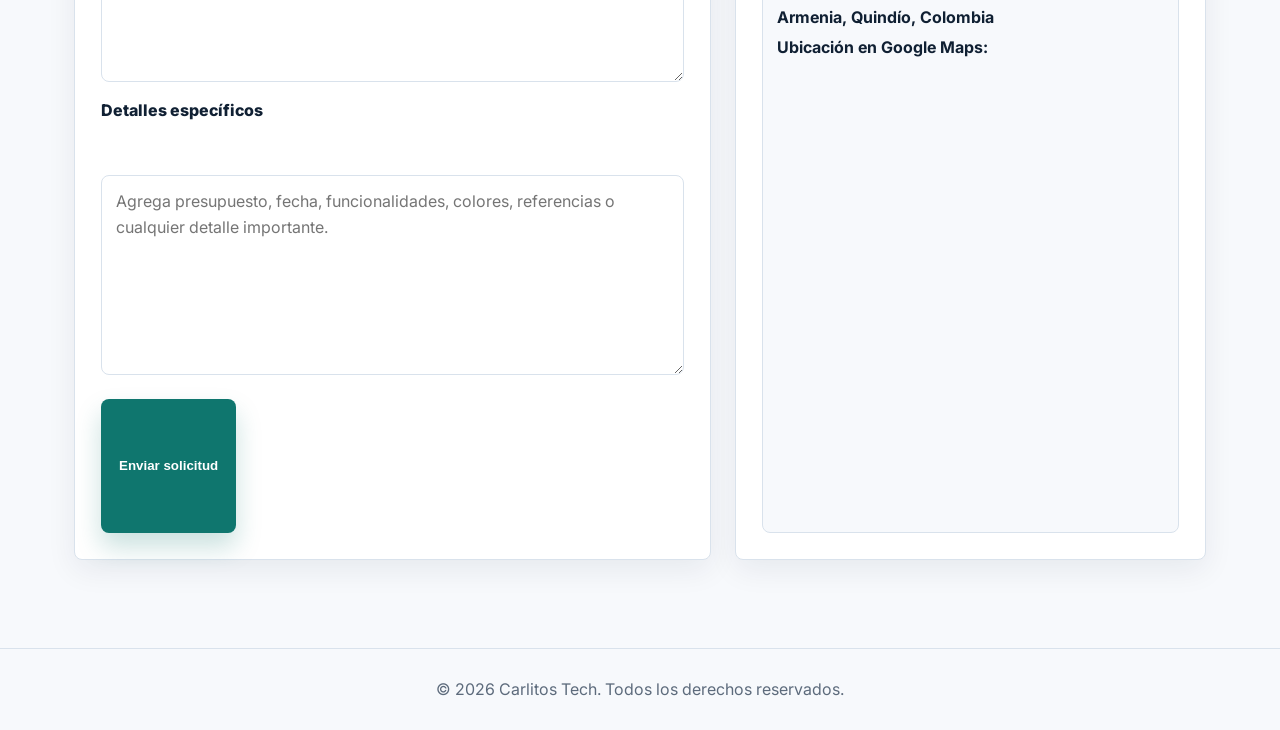
==== commit 07a05a0d: "Replace placeholder images with actual images" ====
--- a/index.html
+++ b/index.html
@@ -134,7 +134,7 @@
 
             <div class="cards-grid">
                 <article class="service-card">
-                    <img src="https://placehold.co/520x320/2563eb/ffffff?text=Diseno+Web"
+                    <img src="imagenes/desarrolloweb.jpg"
                         alt="Placeholder del servicio de diseño web">
                     <div class="service-card__body">
                         <h3>Diseño Web</h3>
@@ -144,7 +144,7 @@
                 </article>
 
                 <article class="service-card">
-                    <img src="https://placehold.co/520x320/7c3aed/ffffff?text=Videojuegos"
+                    <img src="imagenes/creaciondejuegos.jpg"
                         alt="Placeholder del servicio de videojuegos">
                     <div class="service-card__body">
                         <h3>Videojuegos</h3>
@@ -155,7 +155,7 @@
                 </article>
 
                 <article class="service-card">
-                    <img src="https://placehold.co/520x320/059669/ffffff?text=Chatbots"
+                    <img src="imagenes/chatbot.jpg"
                         alt="Placeholder del servicio de chatbots">
                     <div class="service-card__body">
                         <h3>Chatbots</h3>
@@ -176,12 +176,12 @@
             </div>
 
             <div class="gallery-grid">
-                <img src="https://placehold.co/520x380/f8fafc/0f172a?text=Proyecto+1" alt="Placeholder del proyecto 1">
-                <img src="https://placehold.co/520x380/e0f2fe/0f172a?text=Proyecto+2" alt="Placeholder del proyecto 2">
-                <img src="https://placehold.co/520x380/ecfccb/0f172a?text=Proyecto+3" alt="Placeholder del proyecto 3">
-                <img src="https://placehold.co/520x380/fae8ff/0f172a?text=Proyecto+4" alt="Placeholder del proyecto 4">
-                <img src="https://placehold.co/520x380/fee2e2/0f172a?text=Proyecto+5" alt="Placeholder del proyecto 5">
-                <img src="https://placehold.co/520x380/ede9fe/0f172a?text=Proyecto+6" alt="Placeholder del proyecto 6">
+                <a href="galeria/Iphone14/index.html"><img src="galeria/Iphone14/image/iphone14.png" alt="El Iphone 14"></a>
+                <a href=""><img src="https://placehold.co/520x380/e0f2fe/0f172a?text=Proyecto+2" alt="juego"></a>
+                <a href="galeria/punlt convercion/index.html"><img src="galeria/punlt convercion/image/punntconversion.png" alt="Punlt conversion"></a>
+                <a href="galeria/temperatura/index.html"><img src="galeria/virusscaner/image/virus.png alt="virus scaner"></a>
+                <a href=""><img src="https://placehold.co/520x380/fee2e2/0f172a?text=Proyecto+5" alt="buenaventura"></a>
+                <a href=""><img src="https://placehold.co/520x380/ede9fe/0f172a?text=Proyecto+6" alt="Futbol sala"></a>
             </div>
         </section>
 
@@ -199,6 +199,10 @@
                     <input type="hidden" name="_subject" value="Nueva solicitud desde Carlitos Tech">
                     <input type="hidden" name="_template" value="table">
                     <input type="hidden" name="_next" value="https://oficialmegamente4-creator.github.io/proyecto-inicial/">
+                    <!-- Añadidos para mejorar entrega -->
+                    <input type="hidden" name="_replyto" id="_replyto_hidden" value="">
+                    <input type="hidden" name="_captcha" value="false">
+
                     <div class="form-group">
                         <label for="nombre">Nombre completo *</label>
                         <input id="nombre" name="nombre" type="text" placeholder="Ej: Carlos Duburque"
@@ -365,9 +369,9 @@
                             <option value="+258 Mozambique">Mozambique (+258)</option>
                             <option value="+95 Myanmar">Myanmar (+95)</option>
                             <option value="+264 Namibia">Namibia (+264)</option>
-                            <option value="+674 Nauru">Nauru (+674)</option>
+                            <option value="+674 Nauru">Nauru (+674</option>
                             <option value="+977 Nepal">Nepal (+977)</option>
-                            <option value="+505 Nicaragua">Nicaragua (+505</option>
+                            <option value="+505 Nicaragua">Nicaragua (+505)</option>
                             <option value="+227 Níger">Níger (+227)</option>
                             <option value="+234 Nigeria">Nigeria (+234)</option>
                             <option value="+683 Niue">Niue (+683)</option>
@@ -381,7 +385,7 @@
                             <option value="+970 Palestina">Palestina (+970)</option>
                             <option value="+507 Panamá">Panamá (+507)</option>
                             <option value="+675 Papúa Nueva Guinea">Papúa Nueva Guinea (+675)</option>
-                            <option value="+595 Paraguay">Paraguay (+595)</option>
+                            <option value="+595 Paraguay">Paraguay (+595</option>
                             <option value="+51 Perú">Perú (+51)</option>
                             <option value="+689 Polinesia Francesa">Polinesia Francesa (+689)</option>
                             <option value="+48 Polonia">Polonia (+48)</option>
@@ -390,16 +394,15 @@
                             <option value="+44 Reino Unido">Reino Unido (+44)</option>
                             <option value="+236 República Centroafricana">República Centroafricana (+236)</option>
                             <option value="+420 República Checa">República Checa (+420)</option>
-                            <option value="+243 República Democrática del Congo">República Democrática del Congo (+243)
-                            </option>
+                            <option value="+243 República Democrática del Congo">Republica Democrática del Congo (+243)</option>
                             <option value="+1 República Dominicana">República Dominicana (+1)</option>
                             <option value="+262 Reunión">Reunión (+262)</option>
                             <option value="+250 Ruanda">Ruanda (+250)</option>
                             <option value="+40 Rumania">Rumania (+40)</option>
                             <option value="+7 Rusia">Rusia (+7)</option>
                             <option value="+212 Sahara Occidental">Sahara Occidental (+212)</option>
-                            <option value="+685 Samoa">Samoa (+685)</option>
-                            <option value="+1 Samoa Americana">Samoa Americana (+1)</option>
+                            <option value="+685 Samoa">Samoa (+685</option>
+                            <option value="+1 Samoa Americana">Samoa Americana (+1</option>
                             <option value="+590 San Bartolomé">San Bartolomé (+590)</option>
                             <option value="+1 San Cristóbal y Nieves">San Cristóbal y Nieves (+1)</option>
                             <option value="+378 San Marino">San Marino (+378)</option>
@@ -443,7 +446,7 @@
                             <option value="+998 Uzbekistán">Uzbekistán (+998)</option>
                             <option value="+678 Vanuatu">Vanuatu (+678)</option>
                             <option value="+379 Vaticano">Vaticano (+379)</option>
-                            <option value="+58 Venezuela">Venezuela (+58)</option>
+                            <option value="+58 Venezuela">Venezuela (+58</option>
                             <option value="+84 Vietnam">Vietnam (+84)</option>
                             <option value="+681 Wallis y Futuna">Wallis y Futuna (+681)</option>
                             <option value="+967 Yemen">Yemen (+967)</option>
@@ -540,7 +543,21 @@
         <p>&copy; 2026 Carlitos Tech. Todos los derechos reservados.</p>
     </footer>
 
+    <script>
+    // Establece el campo _replyto con el valor del campo de correo antes de enviar
+    document.addEventListener('DOMContentLoaded', function() {
+        var form = document.querySelector('.contact-form');
+        var replyHidden = document.getElementById('_replyto_hidden');
+        if (form && replyHidden) {
+            form.addEventListener('submit', function() {
+                var e = document.getElementById('correo');
+                if (e) replyHidden.value = e.value || '';
+            });
+        }
+    });
+    </script>
+
     <script src="script.js"></script>
 </body>
 
-</html>+</html>
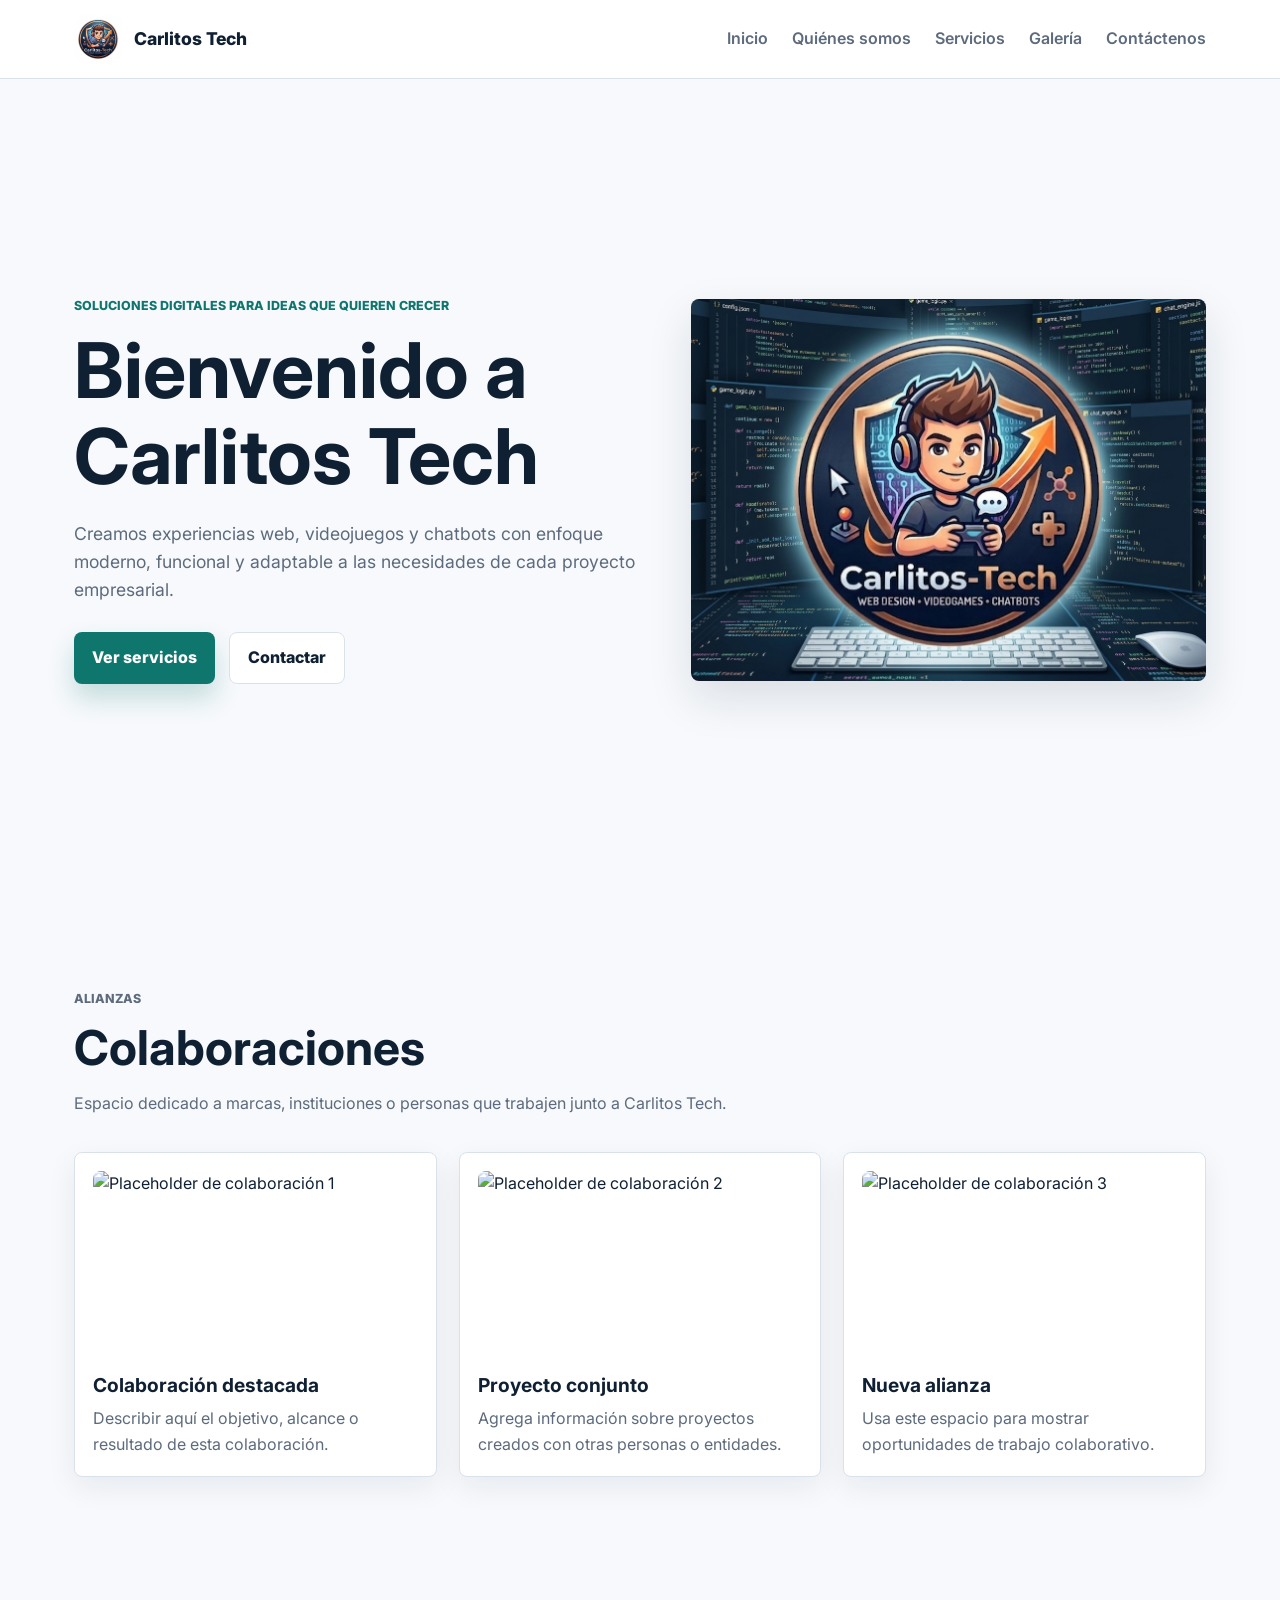
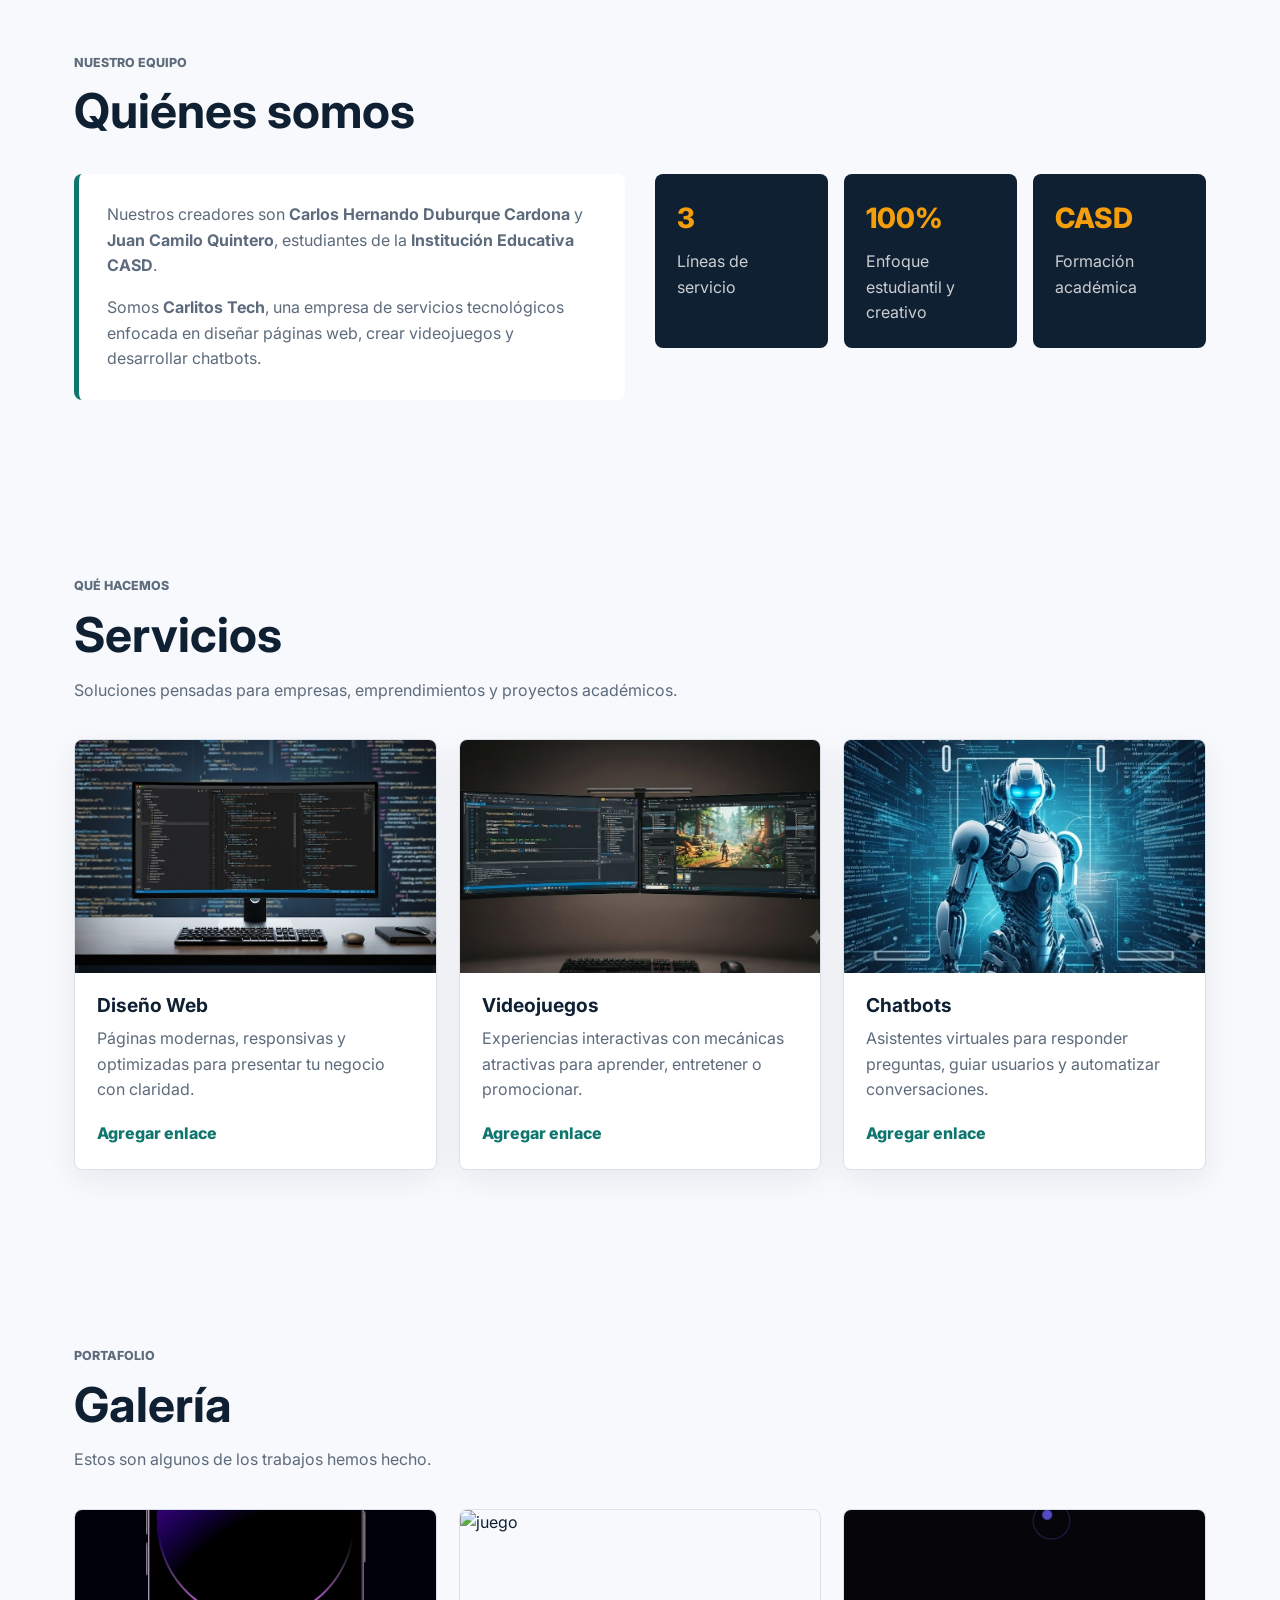
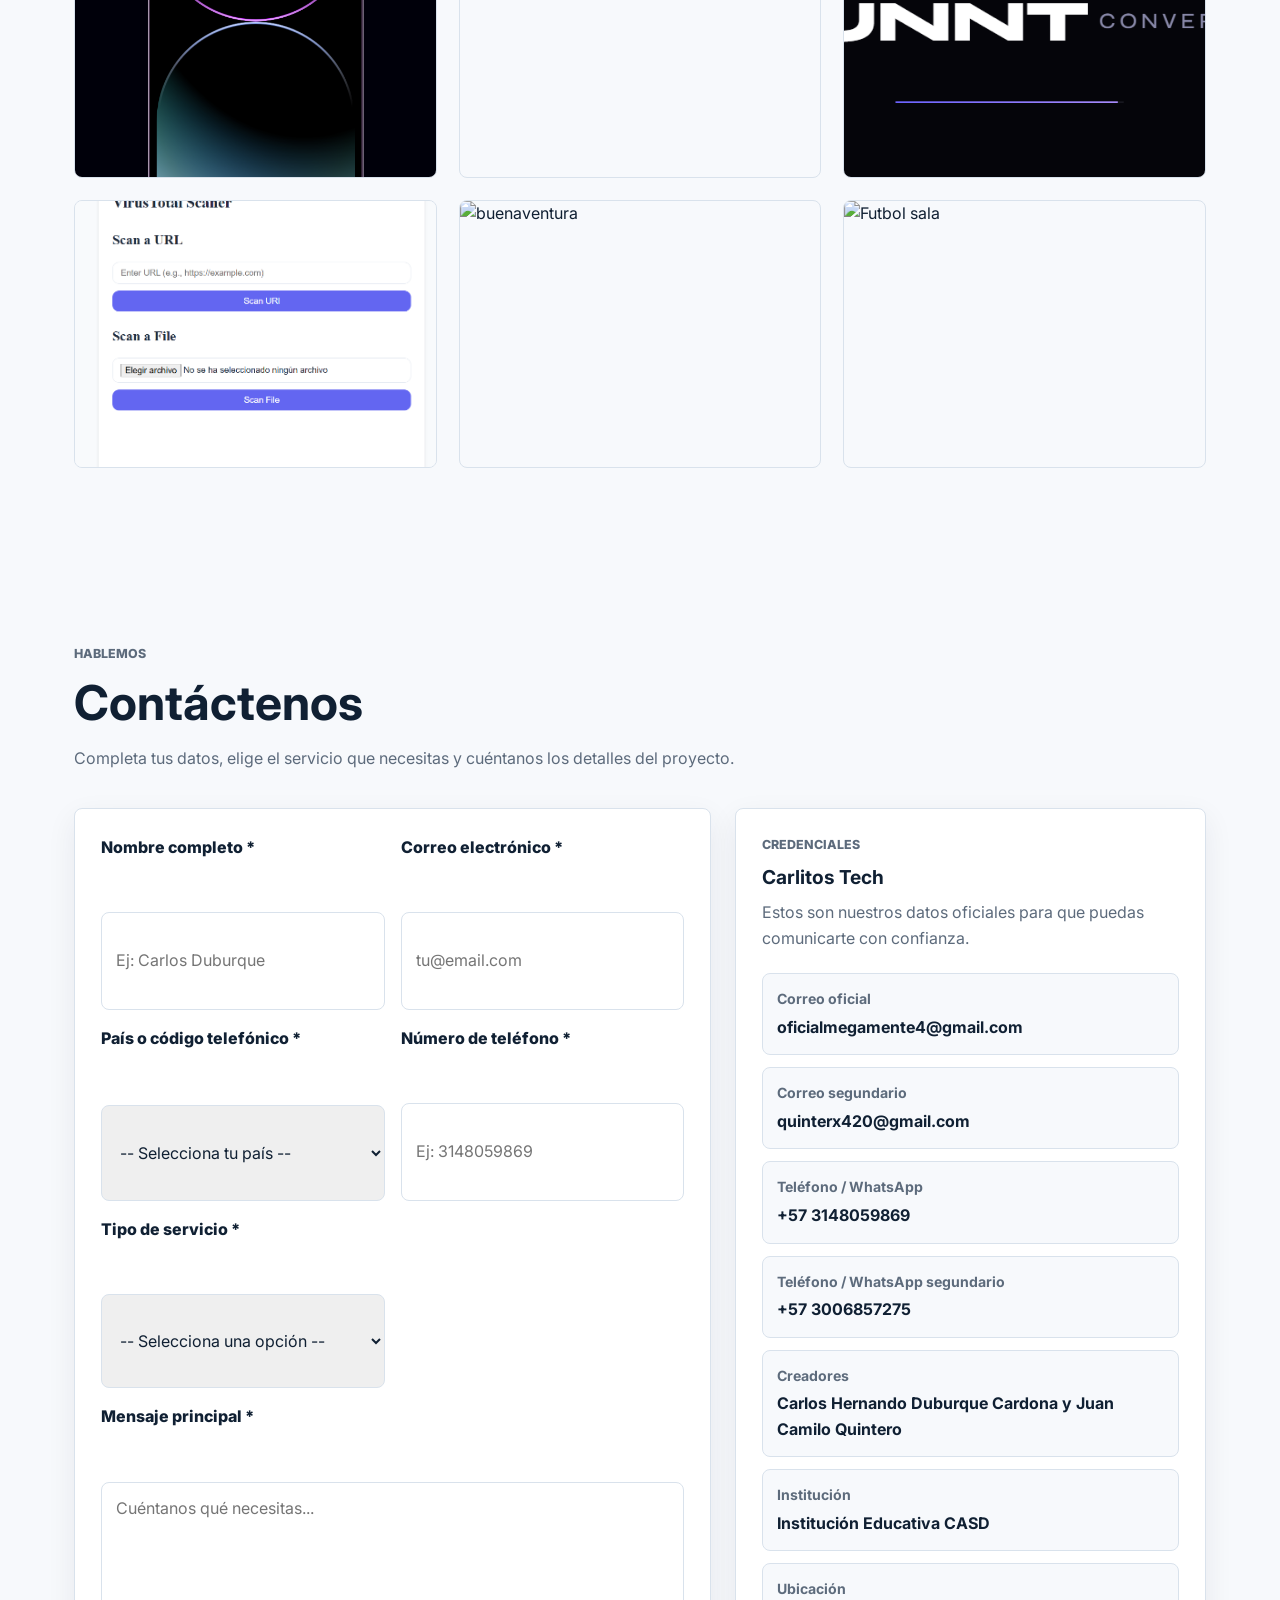
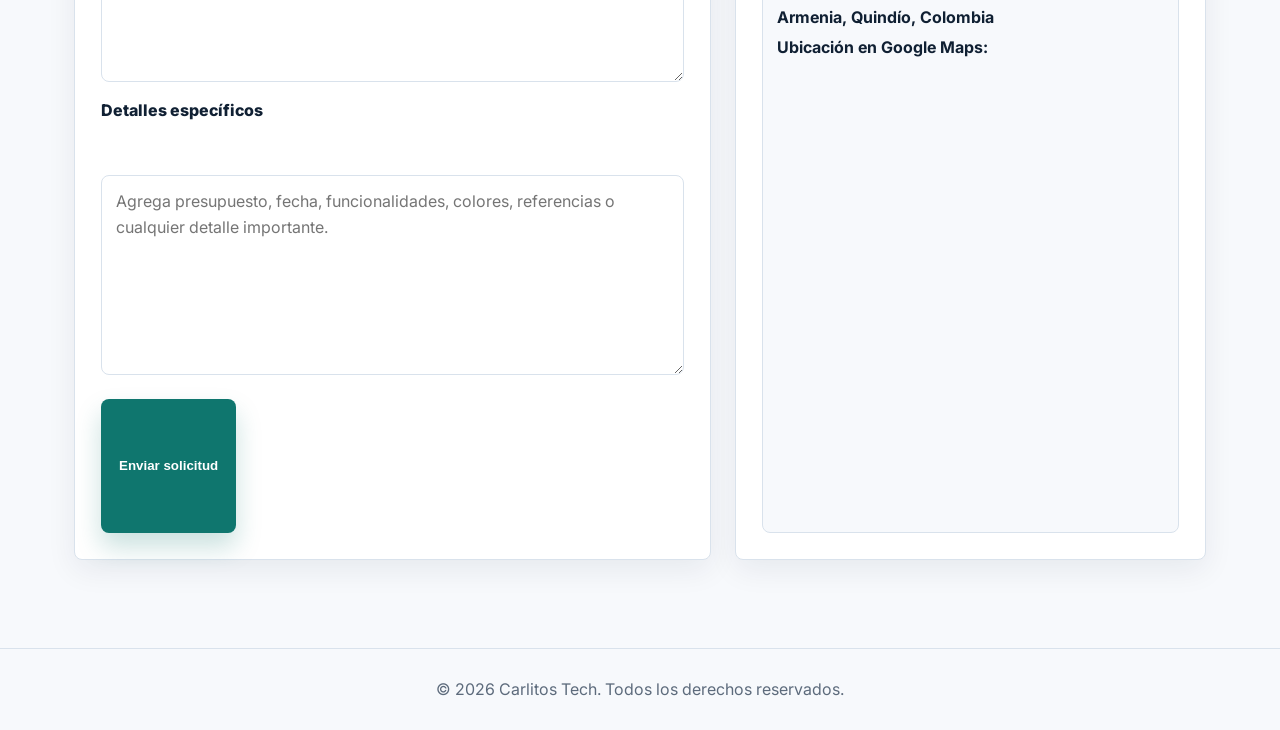
==== commit c9fb9646: "Revise gallery section content and links Updated portfolio section text and corrected image links." ====
--- a/index.html
+++ b/index.html
@@ -172,14 +172,14 @@
             <div class="section-heading">
                 <p class="eyebrow">Portafolio</p>
                 <h2>Galería</h2>
-                <p>Cuadrícula preparada para mostrar capturas, prototipos o resultados finales.</p>
+                <p>Estos son algunos de los trabajos hemos hecho.</p>
             </div>
 
             <div class="gallery-grid">
                 <a href="galeria/Iphone14/index.html"><img src="galeria/Iphone14/image/iphone14.png" alt="El Iphone 14"></a>
                 <a href=""><img src="https://placehold.co/520x380/e0f2fe/0f172a?text=Proyecto+2" alt="juego"></a>
                 <a href="galeria/punlt convercion/index.html"><img src="galeria/punlt convercion/image/punntconversion.png" alt="Punlt conversion"></a>
-                <a href="galeria/temperatura/index.html"><img src="galeria/virusscaner/image/virus.png alt="virus scaner"></a>
+                <a href="galeria/virusscaner/index.html"><img src="galeria/virusscaner/image/virus.png" alt="virus scaner"></a>
                 <a href=""><img src="https://placehold.co/520x380/fee2e2/0f172a?text=Proyecto+5" alt="buenaventura"></a>
                 <a href=""><img src="https://placehold.co/520x380/ede9fe/0f172a?text=Proyecto+6" alt="Futbol sala"></a>
             </div>
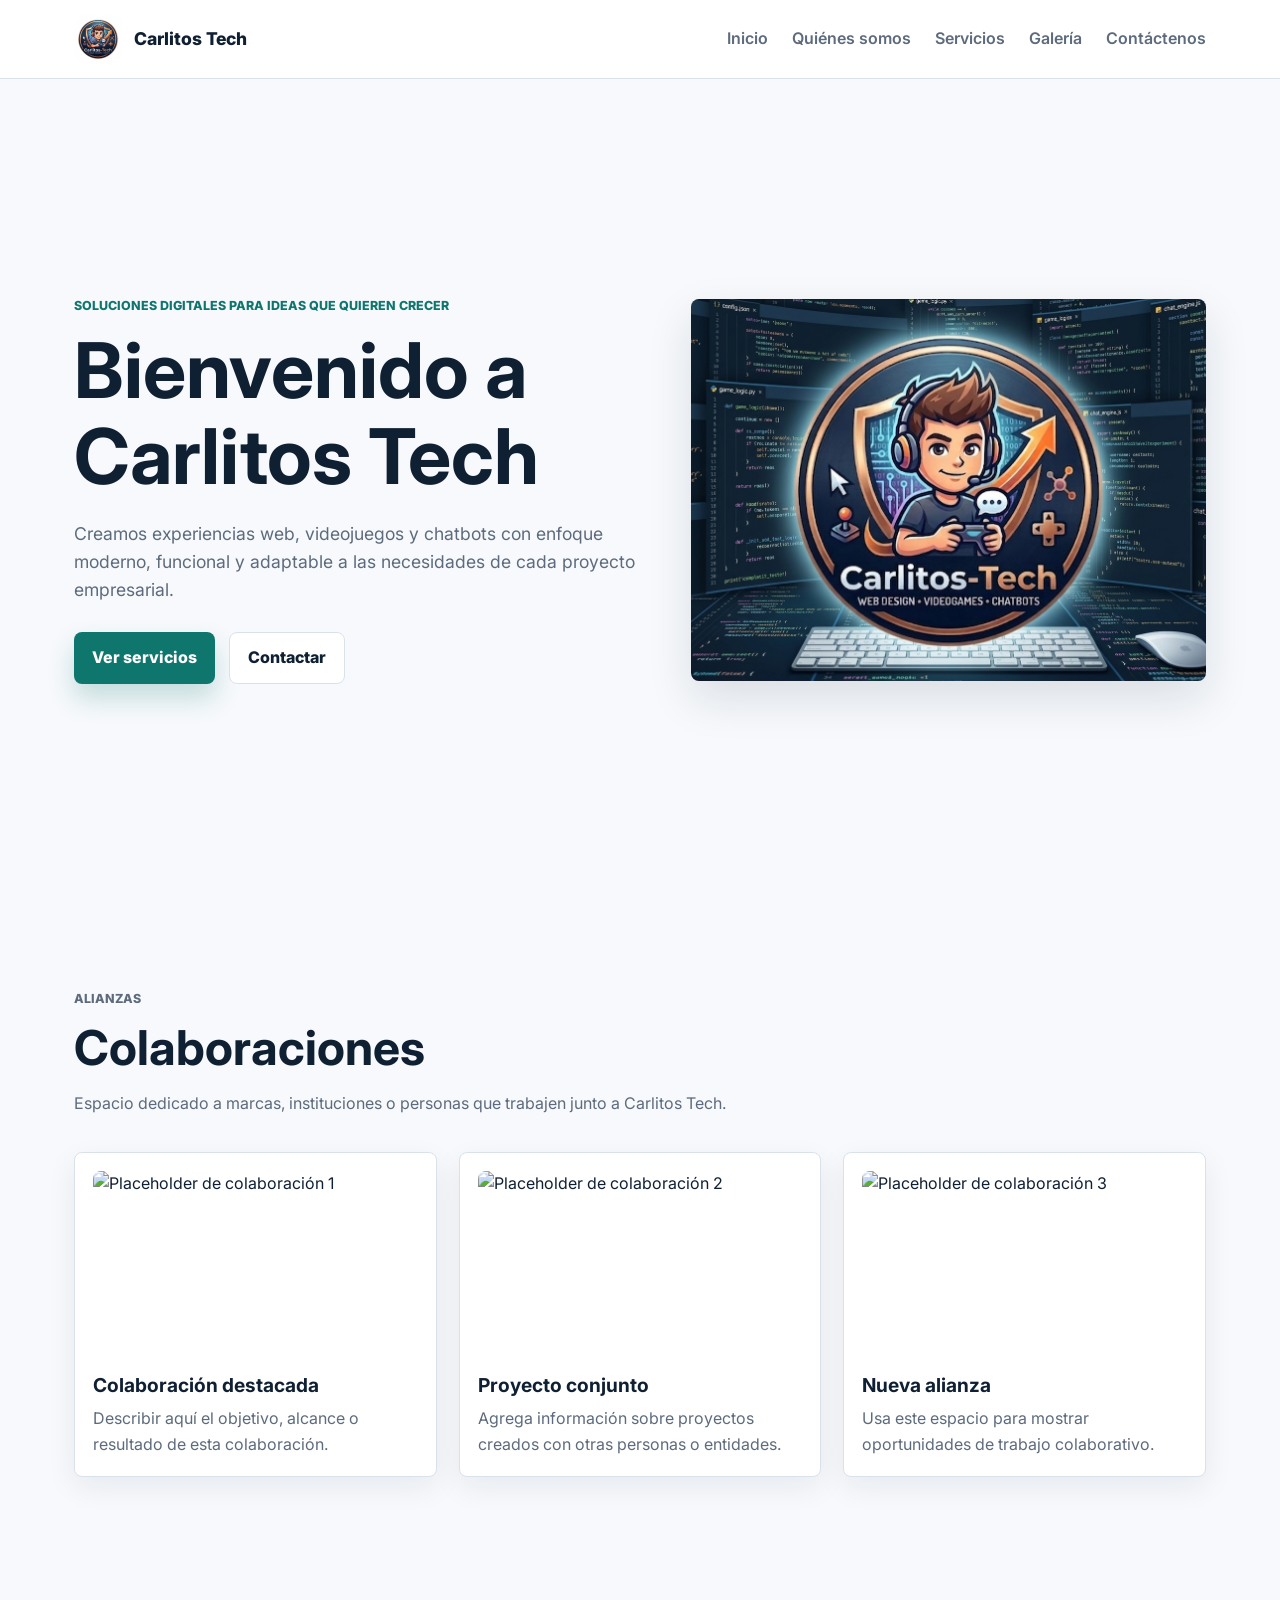
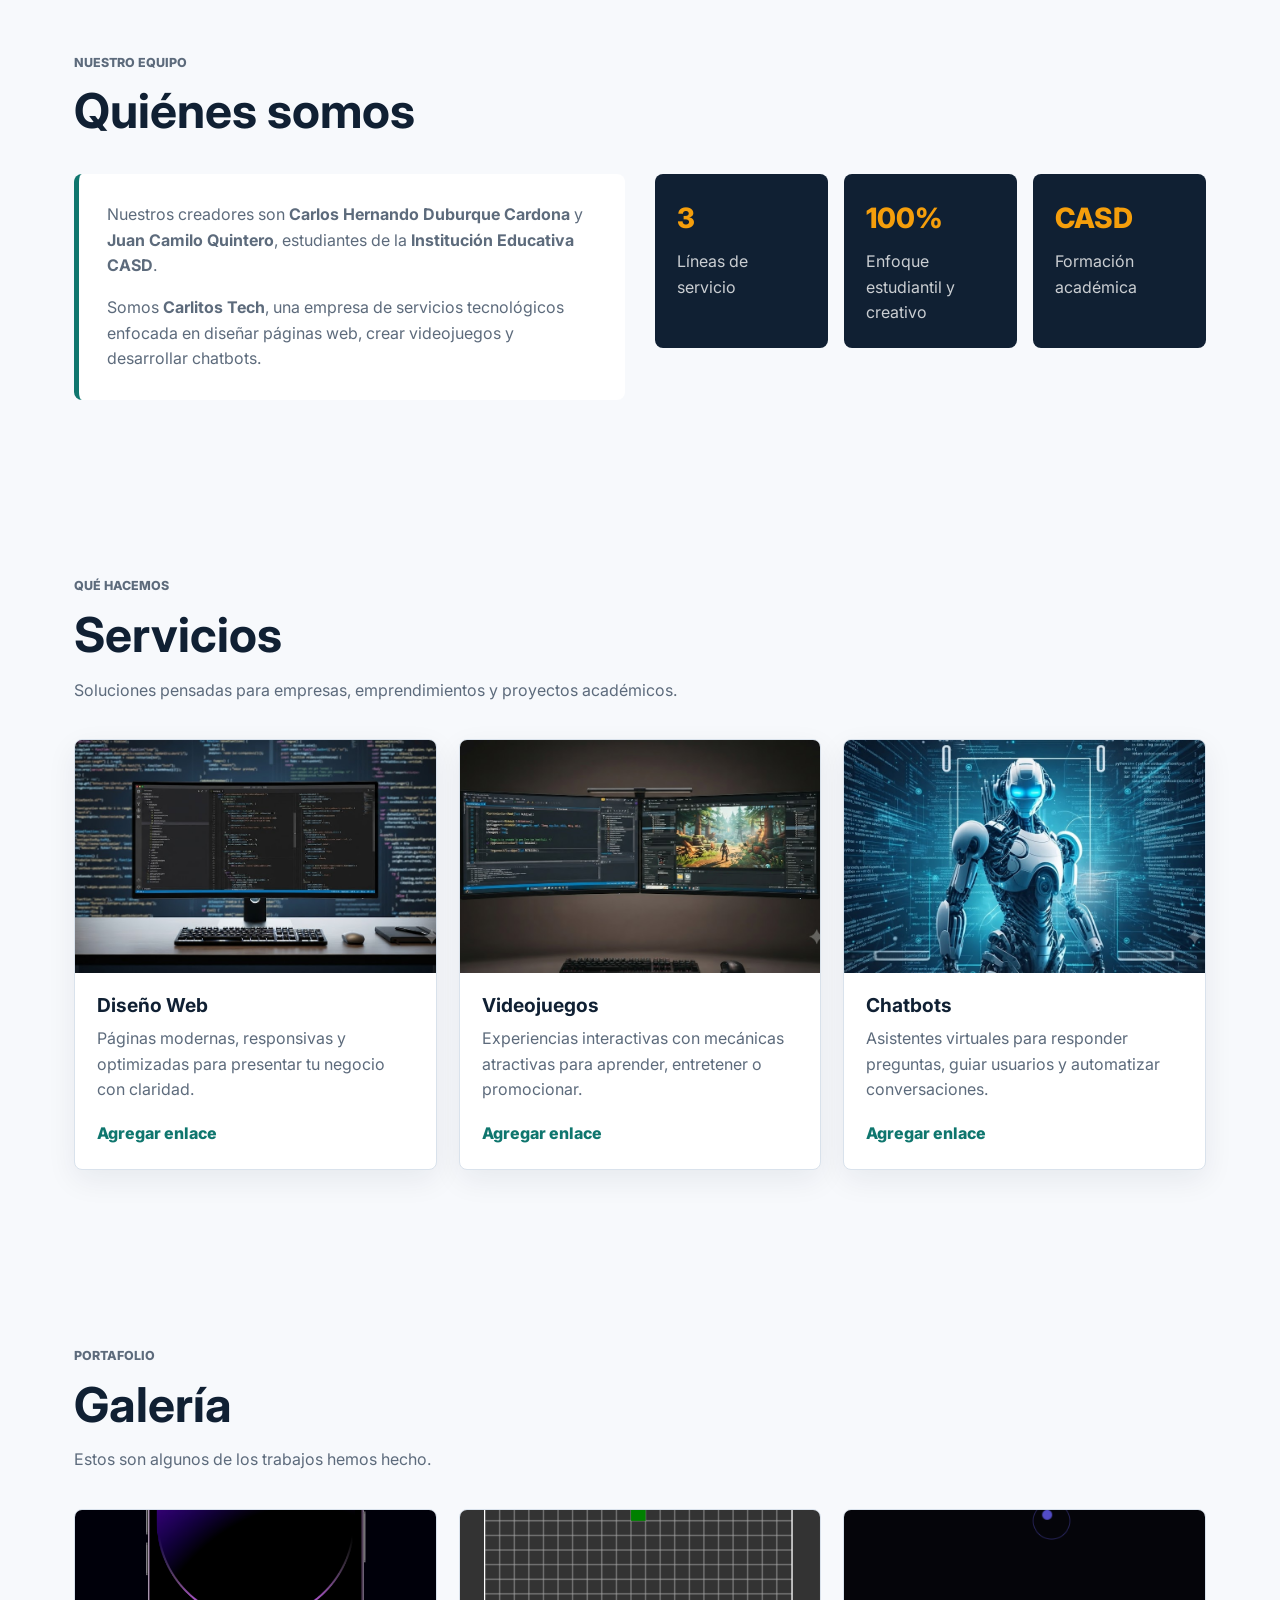
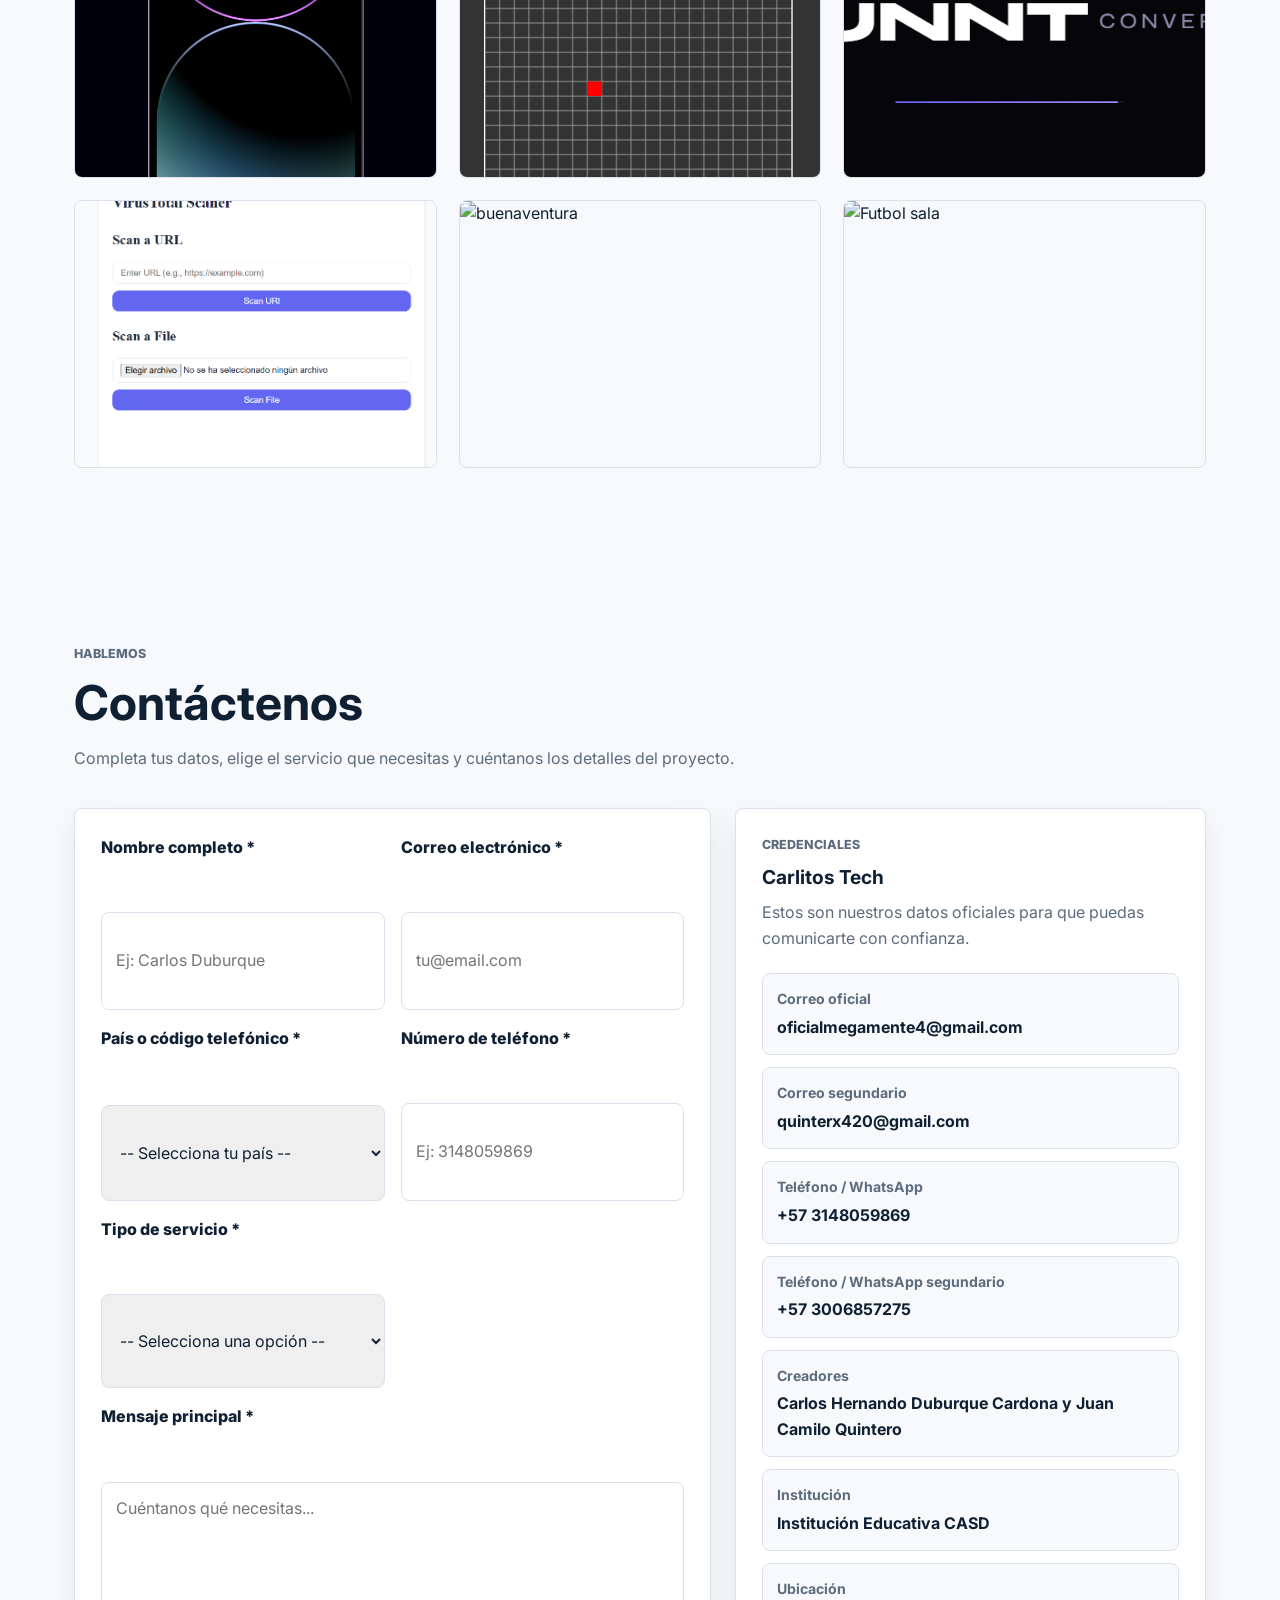
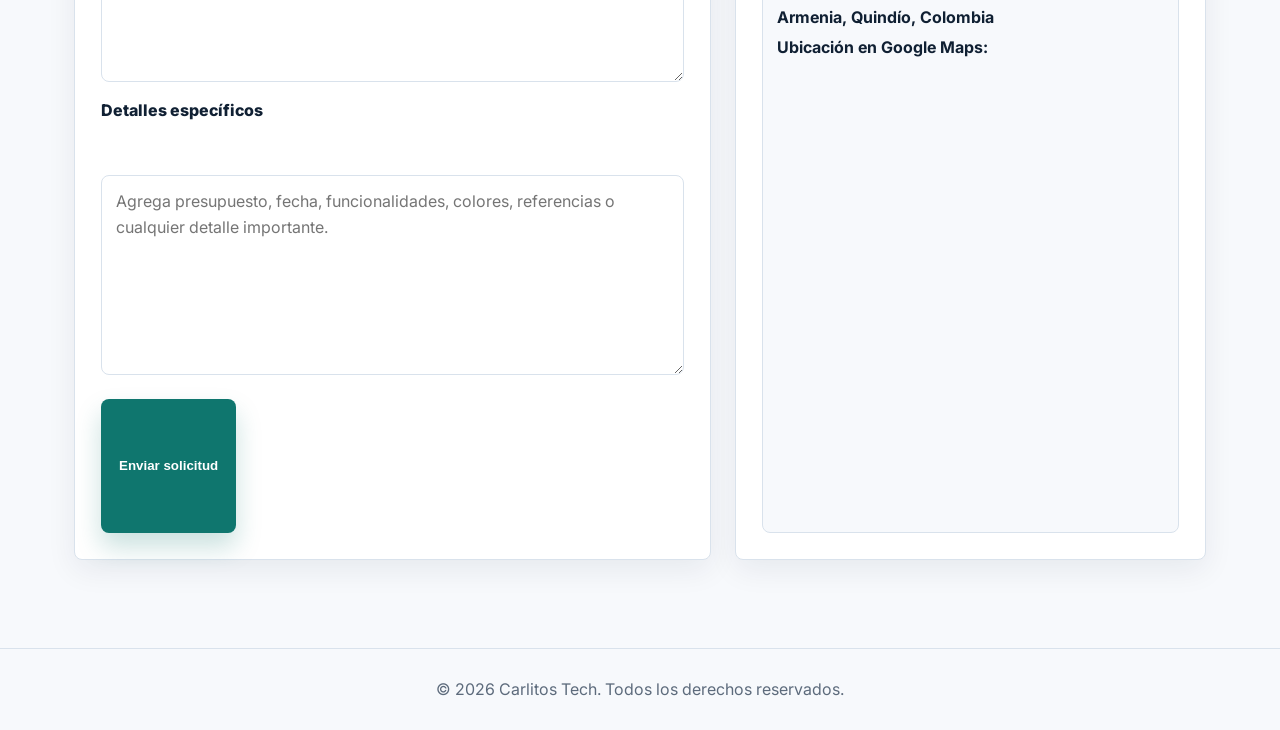
==== commit 933cd436: "Add files via upload" ====
--- a/index.html
+++ b/index.html
@@ -134,8 +134,7 @@
 
             <div class="cards-grid">
                 <article class="service-card">
-                    <img src="imagenes/desarrolloweb.jpg"
-                        alt="Placeholder del servicio de diseño web">
+                    <img src="imagenes/desarrolloweb.jpg" alt="Placeholder del servicio de diseño web">
                     <div class="service-card__body">
                         <h3>Diseño Web</h3>
                         <p>Páginas modernas, responsivas y optimizadas para presentar tu negocio con claridad.</p>
@@ -144,8 +143,7 @@
                 </article>
 
                 <article class="service-card">
-                    <img src="imagenes/creaciondejuegos.jpg"
-                        alt="Placeholder del servicio de videojuegos">
+                    <img src="imagenes/creaciondejuegos.jpg" alt="Placeholder del servicio de videojuegos">
                     <div class="service-card__body">
                         <h3>Videojuegos</h3>
                         <p>Experiencias interactivas con mecánicas atractivas para aprender, entretener o promocionar.
@@ -155,8 +153,7 @@
                 </article>
 
                 <article class="service-card">
-                    <img src="imagenes/chatbot.jpg"
-                        alt="Placeholder del servicio de chatbots">
+                    <img src="imagenes/chatbot.jpg" alt="Placeholder del servicio de chatbots">
                     <div class="service-card__body">
                         <h3>Chatbots</h3>
                         <p>Asistentes virtuales para responder preguntas, guiar usuarios y automatizar conversaciones.
@@ -176,10 +173,13 @@
             </div>
 
             <div class="gallery-grid">
-                <a href="galeria/Iphone14/index.html"><img src="galeria/Iphone14/image/iphone14.png" alt="El Iphone 14"></a>
-                <a href=""><img src="https://placehold.co/520x380/e0f2fe/0f172a?text=Proyecto+2" alt="juego"></a>
-                <a href="galeria/punlt convercion/index.html"><img src="galeria/punlt convercion/image/punntconversion.png" alt="Punlt conversion"></a>
-                <a href="galeria/virusscaner/index.html"><img src="galeria/virusscaner/image/virus.png" alt="virus scaner"></a>
+                <a href="galeria/Iphone14/index.html"><img src="galeria/Iphone14/image/iphone14.png"
+                        alt="El Iphone 14"></a>
+                <a href="galeria/plantilla/index.html"><img src="galeria/plantilla/ima/juego.png" alt="juego"></a>
+                <a href="galeria/punlt convercion/index.html"><img
+                        src="galeria/punlt convercion/image/punntconversion.png" alt="Punlt conversion"></a>
+                <a href="galeria/virusscaner/index.html"><img src="galeria/virusscaner/image/virus.png"
+                        alt="virus scaner"></a>
                 <a href=""><img src="https://placehold.co/520x380/fee2e2/0f172a?text=Proyecto+5" alt="buenaventura"></a>
                 <a href=""><img src="https://placehold.co/520x380/ede9fe/0f172a?text=Proyecto+6" alt="Futbol sala"></a>
             </div>
@@ -198,11 +198,6 @@
                     <!-- FORMULARIO: este action usa FormSubmit para enviar las respuestas al correo oficialmegamente4@gamil.com. -->
                     <input type="hidden" name="_subject" value="Nueva solicitud desde Carlitos Tech">
                     <input type="hidden" name="_template" value="table">
-                    <input type="hidden" name="_next" value="https://oficialmegamente4-creator.github.io/proyecto-inicial/">
-                    <!-- Añadidos para mejorar entrega -->
-                    <input type="hidden" name="_replyto" id="_replyto_hidden" value="">
-                    <input type="hidden" name="_captcha" value="false">
-
                     <div class="form-group">
                         <label for="nombre">Nombre completo *</label>
                         <input id="nombre" name="nombre" type="text" placeholder="Ej: Carlos Duburque"
@@ -369,7 +364,7 @@
                             <option value="+258 Mozambique">Mozambique (+258)</option>
                             <option value="+95 Myanmar">Myanmar (+95)</option>
                             <option value="+264 Namibia">Namibia (+264)</option>
-                            <option value="+674 Nauru">Nauru (+674</option>
+                            <option value="+674 Nauru">Nauru (+674)</option>
                             <option value="+977 Nepal">Nepal (+977)</option>
                             <option value="+505 Nicaragua">Nicaragua (+505)</option>
                             <option value="+227 Níger">Níger (+227)</option>
@@ -385,7 +380,7 @@
                             <option value="+970 Palestina">Palestina (+970)</option>
                             <option value="+507 Panamá">Panamá (+507)</option>
                             <option value="+675 Papúa Nueva Guinea">Papúa Nueva Guinea (+675)</option>
-                            <option value="+595 Paraguay">Paraguay (+595</option>
+                            <option value="+595 Paraguay">Paraguay (+595)</option>
                             <option value="+51 Perú">Perú (+51)</option>
                             <option value="+689 Polinesia Francesa">Polinesia Francesa (+689)</option>
                             <option value="+48 Polonia">Polonia (+48)</option>
@@ -394,15 +389,16 @@
                             <option value="+44 Reino Unido">Reino Unido (+44)</option>
                             <option value="+236 República Centroafricana">República Centroafricana (+236)</option>
                             <option value="+420 República Checa">República Checa (+420)</option>
-                            <option value="+243 República Democrática del Congo">Republica Democrática del Congo (+243)</option>
+                            <option value="+243 República Democrática del Congo">República Democrática del Congo (+243)
+                            </option>
                             <option value="+1 República Dominicana">República Dominicana (+1)</option>
                             <option value="+262 Reunión">Reunión (+262)</option>
                             <option value="+250 Ruanda">Ruanda (+250)</option>
                             <option value="+40 Rumania">Rumania (+40)</option>
                             <option value="+7 Rusia">Rusia (+7)</option>
                             <option value="+212 Sahara Occidental">Sahara Occidental (+212)</option>
-                            <option value="+685 Samoa">Samoa (+685</option>
-                            <option value="+1 Samoa Americana">Samoa Americana (+1</option>
+                            <option value="+685 Samoa">Samoa (+685)</option>
+                            <option value="+1 Samoa Americana">Samoa Americana (+1)</option>
                             <option value="+590 San Bartolomé">San Bartolomé (+590)</option>
                             <option value="+1 San Cristóbal y Nieves">San Cristóbal y Nieves (+1)</option>
                             <option value="+378 San Marino">San Marino (+378)</option>
@@ -446,7 +442,7 @@
                             <option value="+998 Uzbekistán">Uzbekistán (+998)</option>
                             <option value="+678 Vanuatu">Vanuatu (+678)</option>
                             <option value="+379 Vaticano">Vaticano (+379)</option>
-                            <option value="+58 Venezuela">Venezuela (+58</option>
+                            <option value="+58 Venezuela">Venezuela (+58)</option>
                             <option value="+84 Vietnam">Vietnam (+84)</option>
                             <option value="+681 Wallis y Futuna">Wallis y Futuna (+681)</option>
                             <option value="+967 Yemen">Yemen (+967)</option>
@@ -543,21 +539,7 @@
         <p>&copy; 2026 Carlitos Tech. Todos los derechos reservados.</p>
     </footer>
 
-    <script>
-    // Establece el campo _replyto con el valor del campo de correo antes de enviar
-    document.addEventListener('DOMContentLoaded', function() {
-        var form = document.querySelector('.contact-form');
-        var replyHidden = document.getElementById('_replyto_hidden');
-        if (form && replyHidden) {
-            form.addEventListener('submit', function() {
-                var e = document.getElementById('correo');
-                if (e) replyHidden.value = e.value || '';
-            });
-        }
-    });
-    </script>
-
     <script src="script.js"></script>
 </body>
 
-</html>
+</html>
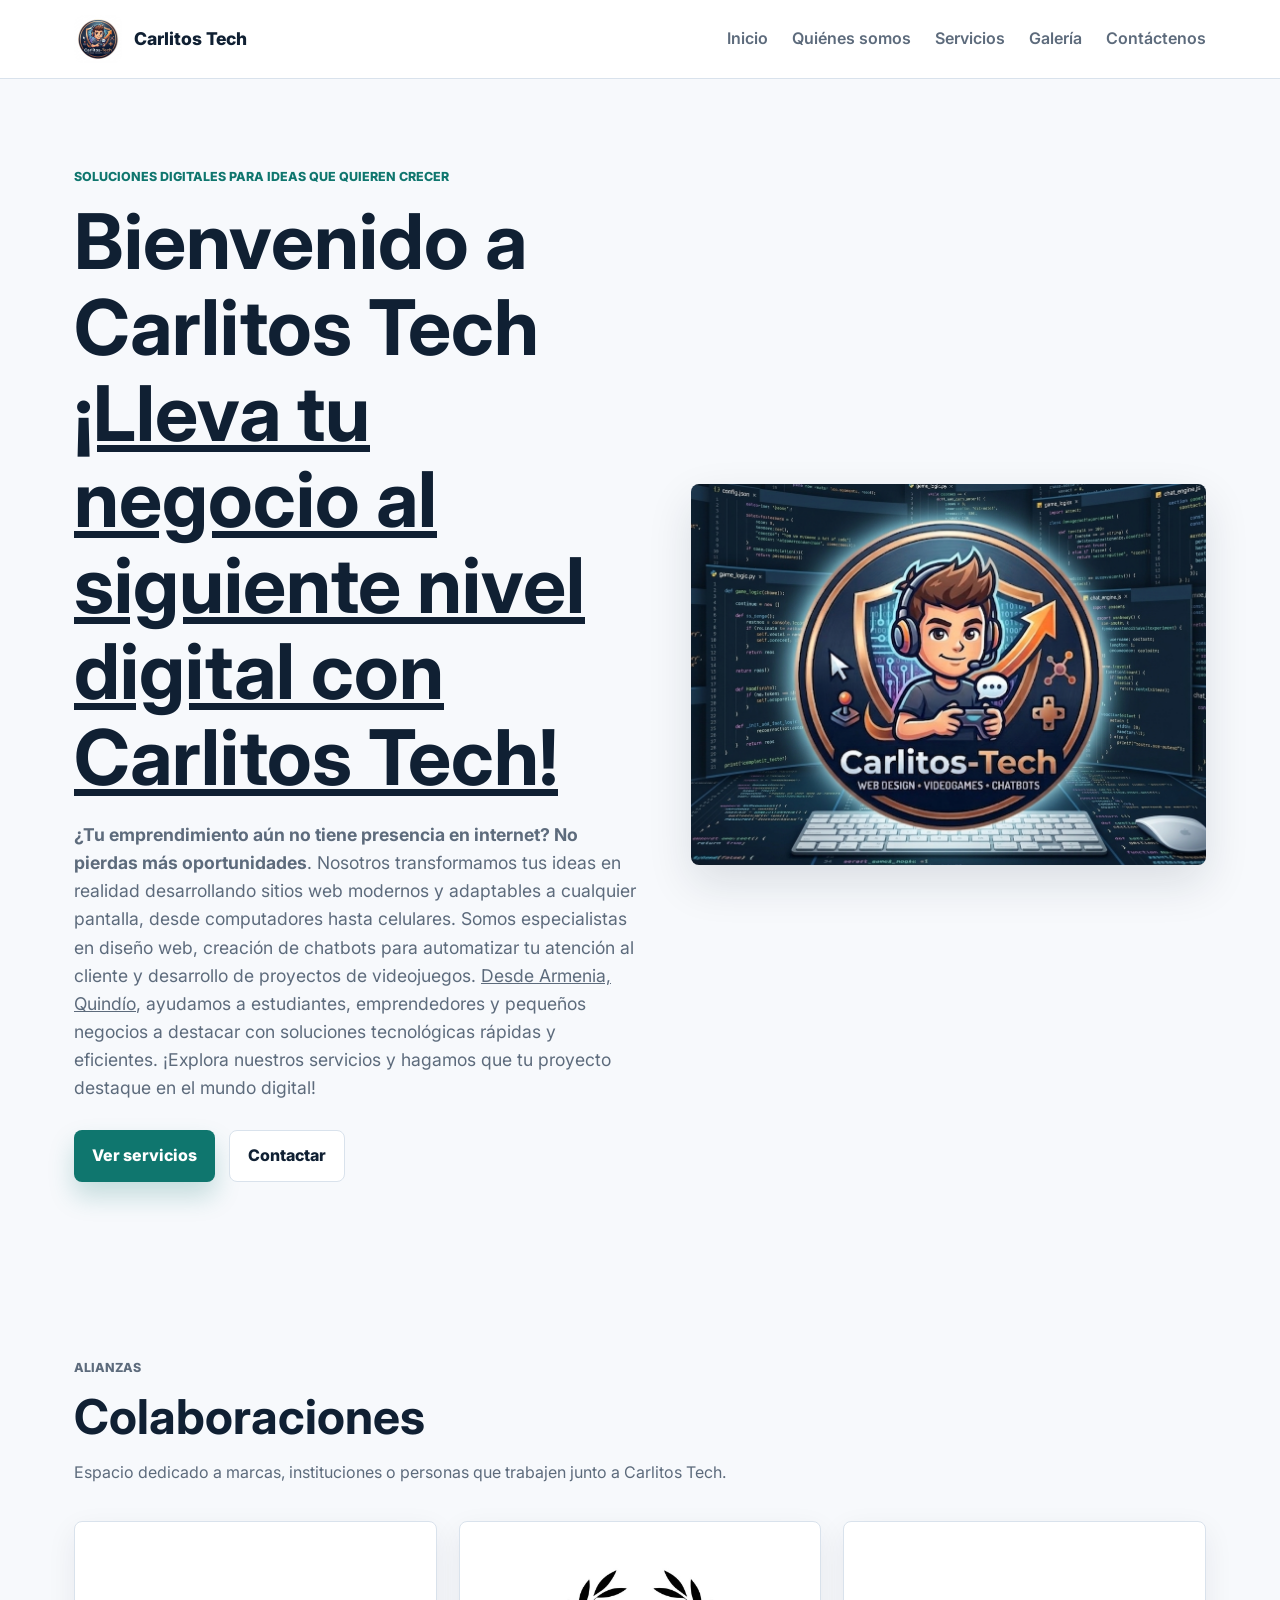
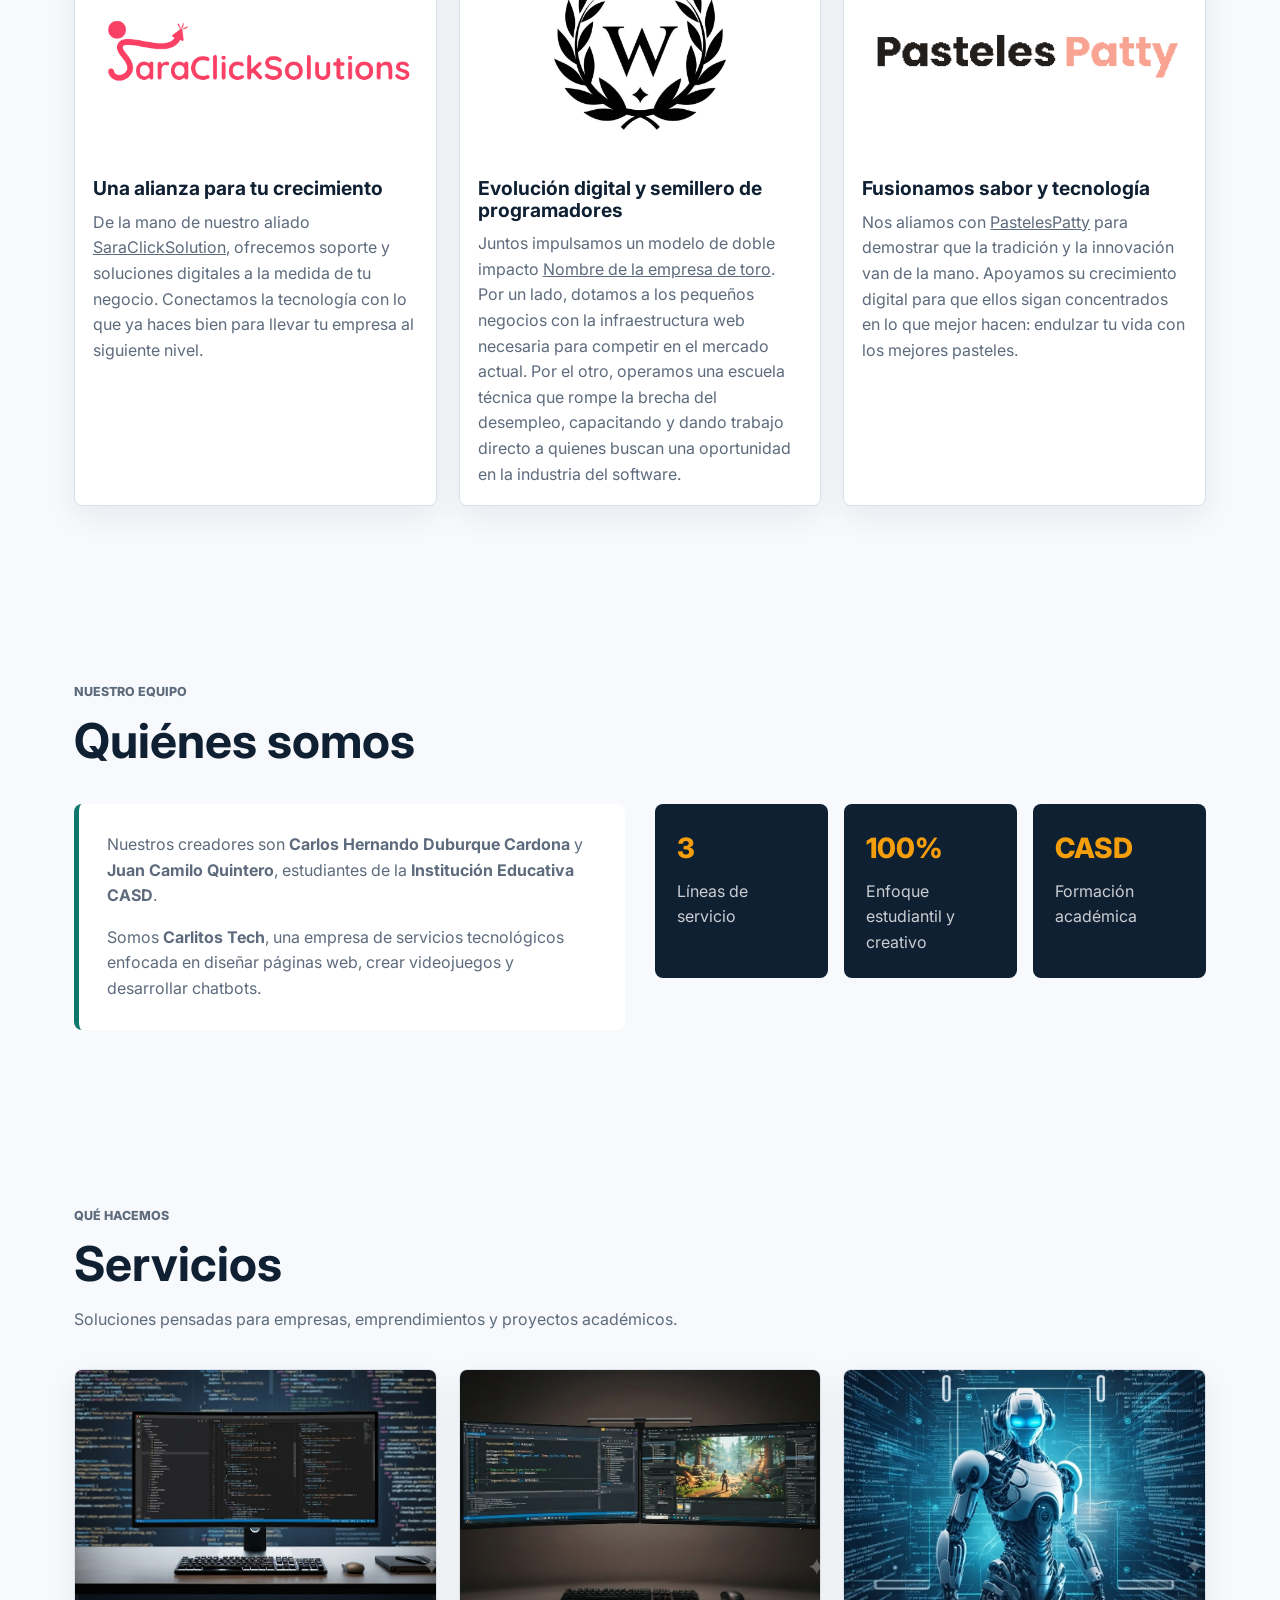
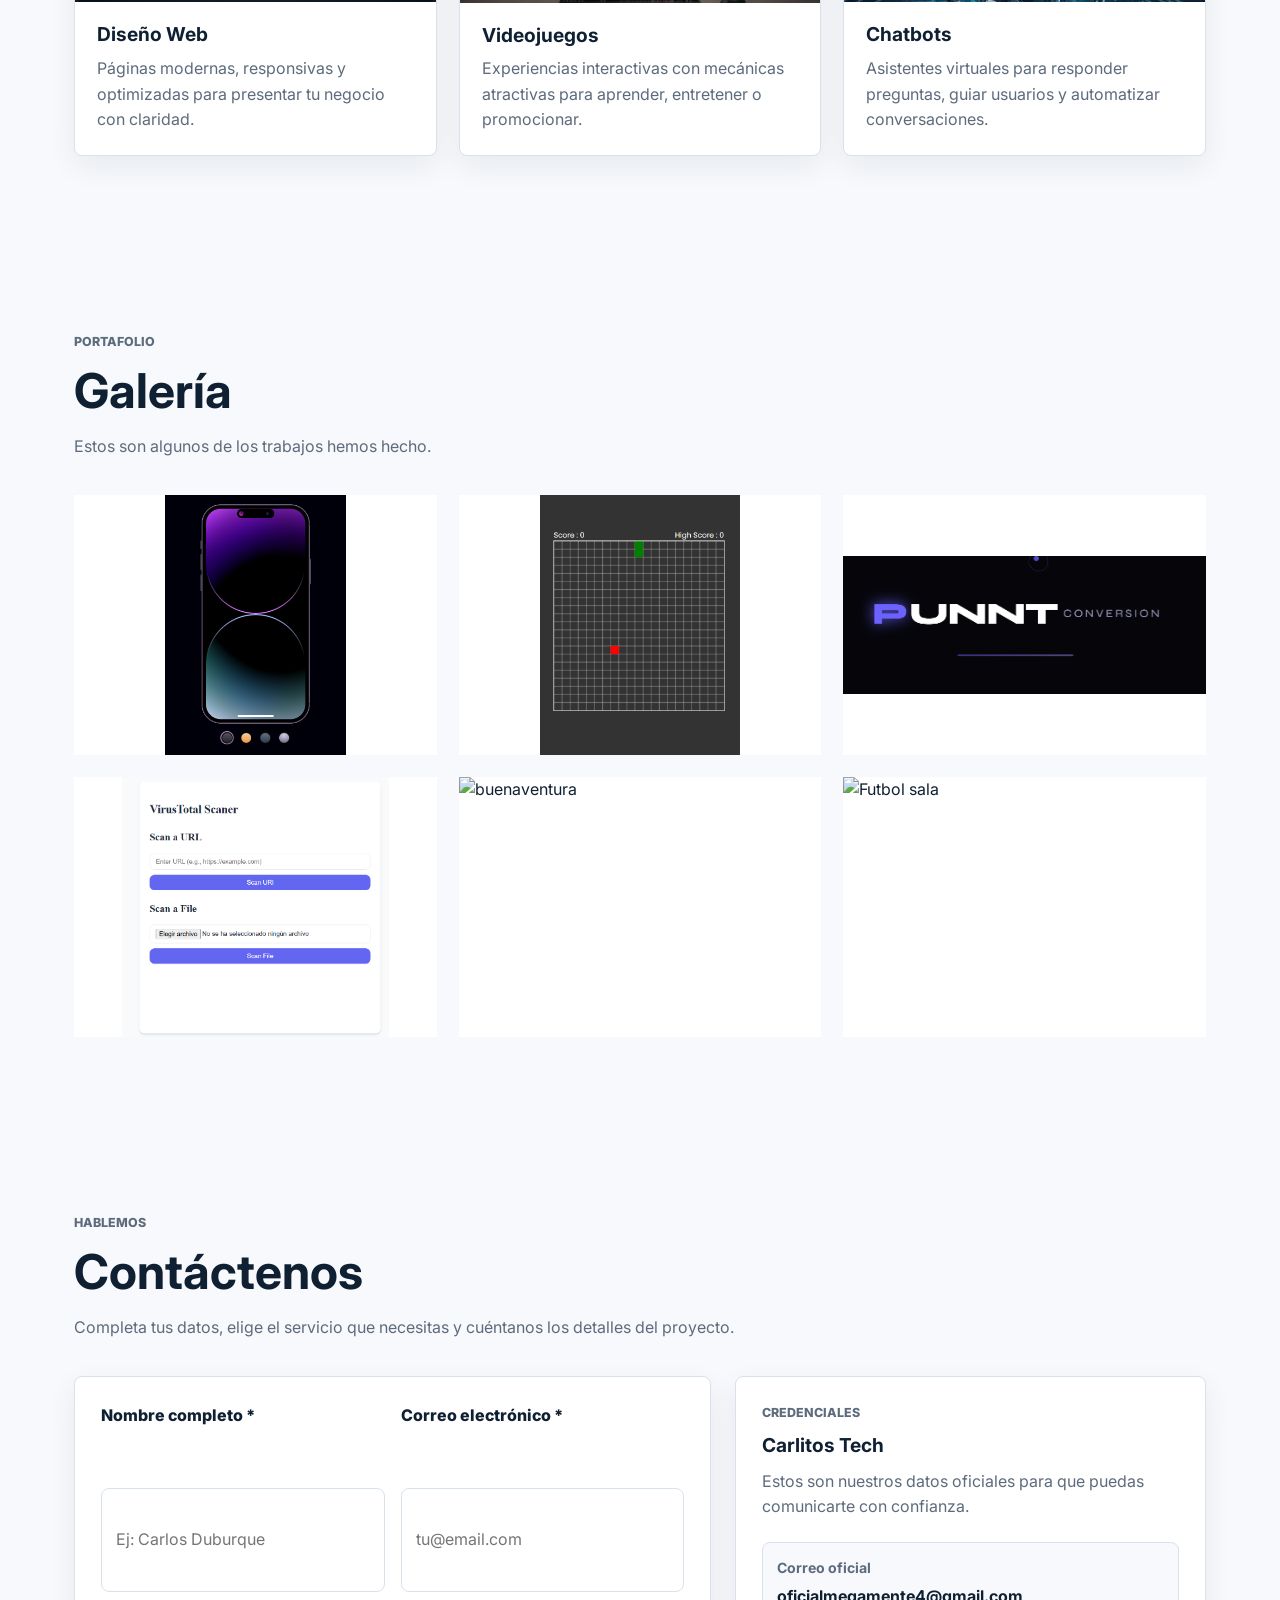
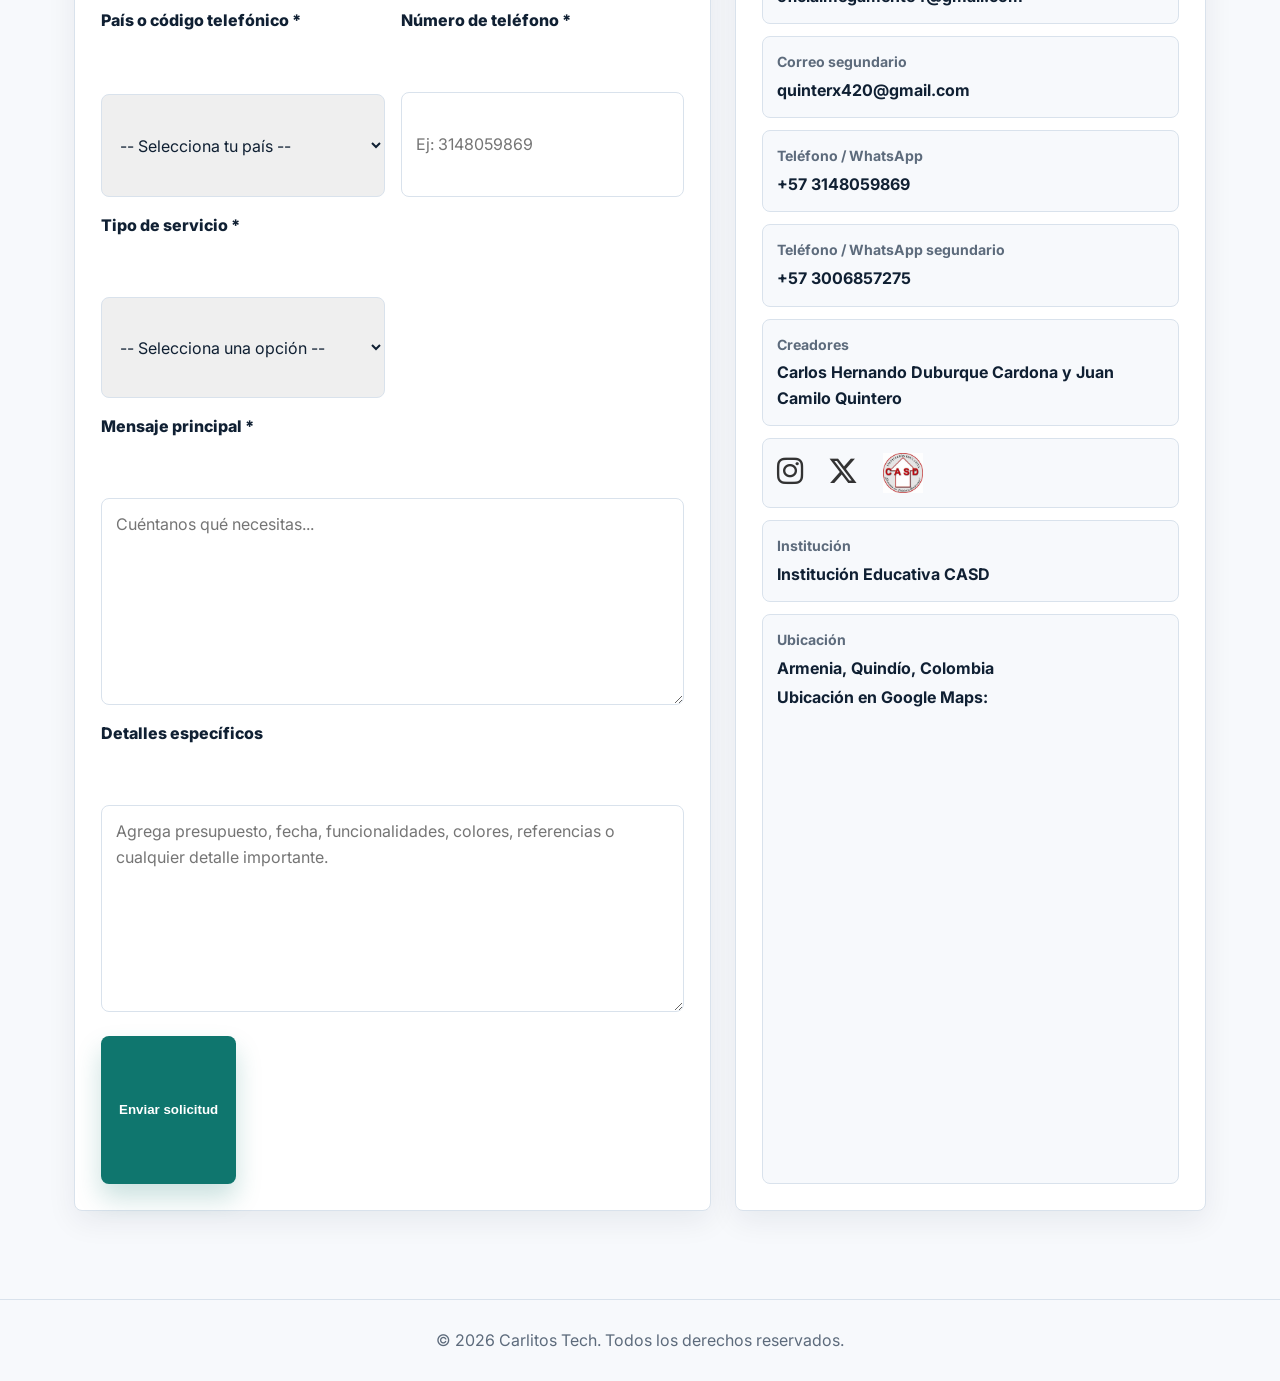
==== commit 34da81c4: "Add files via upload" ====
--- a/index.html
+++ b/index.html
@@ -9,6 +9,7 @@
     <link rel="preconnect" href="https://fonts.googleapis.com">
     <link rel="preconnect" href="https://fonts.gstatic.com" crossorigin>
     <link href="https://fonts.googleapis.com/css2?family=Inter:wght@400;500;600;700;800&display=swap" rel="stylesheet">
+    <link rel="stylesheet" href="https://cdnjs.cloudflare.com/ajax/libs/font-awesome/6.5.1/css/all.min.css">
     <link rel="stylesheet" href="style.css">
 </head>
 
@@ -43,10 +44,17 @@
         <section class="hero section reveal" id="inicio">
             <div class="hero__content">
                 <p class="eyebrow">Soluciones digitales para ideas que quieren crecer</p>
-                <h1>Bienvenido a Carlitos Tech</h1>
+                <h1>Bienvenido a Carlitos Tech <u>¡Lleva tu negocio al siguiente nivel digital con Carlitos Tech!</u>
+                </h1>
                 <p class="hero__text">
-                    Creamos experiencias web, videojuegos y chatbots con enfoque moderno,
-                    funcional y adaptable a las necesidades de cada proyecto empresarial.
+                    <strong>¿Tu emprendimiento aún no tiene presencia en internet? No pierdas más
+                        oportunidades</strong>. Nosotros transformamos tus ideas en realidad desarrollando sitios web
+                    modernos y adaptables a cualquier pantalla, desde computadores hasta celulares. Somos especialistas
+                    en diseño web, creación de chatbots para automatizar tu atención al cliente y desarrollo de
+                    proyectos de videojuegos.
+                    <u>Desde Armenia, Quindío</u>, ayudamos a estudiantes, emprendedores y pequeños negocios a destacar
+                    con soluciones tecnológicas rápidas y eficientes. ¡Explora nuestros servicios y hagamos que tu
+                    proyecto destaque en el mundo digital!
                 </p>
                 <div class="hero__actions">
                     <a class="btn btn--primary" href="#servicios">Ver servicios</a>
@@ -69,22 +77,26 @@
             </div>
             <div class="collab-list">
                 <article class="collab-item">
-                    <img src="https://placehold.co/280x160/e2e8f0/0f172a?text=Aliado+1"
-                        alt="Placeholder de colaboración 1">
-                    <h3>Colaboración destacada</h3>
-                    <p>Describir aquí el objetivo, alcance o resultado de esta colaboración.</p>
+                    <img src="imagenes/colaboraciones/sara/logocompletosintitulo.png" alt="Logo  de sara">
+                    <h3>Una alianza para tu crecimiento</h3>
+                    <p>De la mano de nuestro aliado <u>SaraClickSolution</u>, ofrecemos soporte y soluciones digitales a
+                        la medida de tu negocio. Conectamos la tecnología con lo que ya haces bien para llevar tu
+                        empresa al siguiente nivel.</p>
                 </article>
                 <article class="collab-item">
-                    <img src="https://placehold.co/280x160/dbeafe/0f172a?text=Aliado+2"
-                        alt="Placeholder de colaboración 2">
-                    <h3>Proyecto conjunto</h3>
-                    <p>Agrega información sobre proyectos creados con otras personas o entidades.</p>
+                    <img src="imagenes/colaboraciones/toro/logo.jpg" alt="Logo de Toribio">
+                    <h3>Evolución digital y semillero de programadores</h3>
+                    <p>Juntos impulsamos un modelo de doble impacto <u> Nombre de la empresa de toro</u>. Por un lado,
+                        dotamos a los pequeños negocios con la infraestructura web necesaria para competir en el mercado
+                        actual. Por el otro, operamos una escuela técnica que rompe la brecha del desempleo, capacitando
+                        y dando trabajo directo a quienes buscan una oportunidad en la industria del software.</p>
                 </article>
                 <article class="collab-item">
-                    <img src="https://placehold.co/280x160/fef3c7/0f172a?text=Aliado+3"
-                        alt="Placeholder de colaboración 3">
-                    <h3>Nueva alianza</h3>
-                    <p>Usa este espacio para mostrar oportunidades de trabajo colaborativo.</p>
+                    <img src="imagenes/colaboraciones/rios/Logo.png" alt="Logo de Rios">
+                    <h3>Fusionamos sabor y tecnología</h3>
+                    <p>Nos aliamos con <u>PastelesPatty</u> para demostrar que la tradición y la innovación van de la
+                        mano. Apoyamos su crecimiento digital para que ellos sigan concentrados en lo que mejor hacen:
+                        endulzar tu vida con los mejores pasteles.</p>
                 </article>
             </div>
         </section>
@@ -138,7 +150,6 @@
                     <div class="service-card__body">
                         <h3>Diseño Web</h3>
                         <p>Páginas modernas, responsivas y optimizadas para presentar tu negocio con claridad.</p>
-                        <a href="" aria-label="Agregar enlace para diseño web">Agregar enlace</a>
                     </div>
                 </article>
 
@@ -148,7 +159,6 @@
                         <h3>Videojuegos</h3>
                         <p>Experiencias interactivas con mecánicas atractivas para aprender, entretener o promocionar.
                         </p>
-                        <a href="" aria-label="Agregar enlace para videojuegos">Agregar enlace</a>
                     </div>
                 </article>
 
@@ -158,7 +168,6 @@
                         <h3>Chatbots</h3>
                         <p>Asistentes virtuales para responder preguntas, guiar usuarios y automatizar conversaciones.
                         </p>
-                        <a href="" aria-label="Agregar enlace para chatbots">Agregar enlace</a>
                     </div>
                 </article>
             </div>
@@ -198,6 +207,8 @@
                     <!-- FORMULARIO: este action usa FormSubmit para enviar las respuestas al correo oficialmegamente4@gamil.com. -->
                     <input type="hidden" name="_subject" value="Nueva solicitud desde Carlitos Tech">
                     <input type="hidden" name="_template" value="table">
+                    <input type="hidden" name="_next"
+                        value="https://oficialmegamente4-creator.github.io/proyecto-inicial/">
                     <div class="form-group">
                         <label for="nombre">Nombre completo *</label>
                         <input id="nombre" name="nombre" type="text" placeholder="Ej: Carlos Duburque"
@@ -515,6 +526,22 @@
                             <span>Creadores</span>
                             <strong>Carlos Hernando Duburque Cardona y Juan Camilo Quintero</strong>
                         </div>
+                        <div class=" credential-item redes-sociales"> <!-- Las redes sociales -->
+                            <!-- Instagram -->
+                            <a href="https://instagram.com/carlitostech_official" target="_blank">
+                                <i class="fa-brands fa-instagram"></i>
+                            </a>
+
+                            <!-- X (Twitter) -->
+                            <a href="https://x.com/CarlitosTechOf" target="_blank">
+                                <i class="fa-brands fa-x-twitter"></i>
+                            </a>
+
+                            <!-- Logo del CASD -->
+                            <a href="https://www.casdquindio.edu.co" target="_blank" class="enlace-logo">
+                                <img src="imagenes/logocasd.jpg" alt="CASD Quindío">
+                            </a>
+                        </div>
                         <div class="credential-item">
                             <span>Institución</span>
                             <strong>Institución Educativa CASD</strong>
--- a/style.css
+++ b/style.css
@@ -257,11 +257,13 @@
 }
 
 .collab-item img {
-    aspect-ratio: 1.75;
+    width: 100%;
+    height: 220px;
     border-radius: var(--radius);
     margin-bottom: 18px;
-    object-fit: cover;
-    width: 100%;
+    object-fit: contain;
+    object-position: center;
+    background: #fff;
 }
 
 .collab-item h3,
@@ -353,12 +355,11 @@
 }
 
 .gallery-grid img {
-    aspect-ratio: 1.35;
-    border: 1px solid var(--color-line);
-    border-radius: var(--radius);
-    object-fit: cover;
-    transition: transform 0.25s ease, box-shadow 0.25s ease;
     width: 100%;
+    height: 260px;
+    object-fit: contain;
+    object-position: center;
+    background: #fff;
 }
 
 .gallery-grid img:hover {
@@ -480,6 +481,23 @@
 .reveal.is-visible {
     opacity: 1;
     transform: translateY(0);
+}
+
+.redes-sociales {
+    display: flex;
+    align-items: center;
+    gap: 25px; /* Cambiar Espacio entre los iconos */
+}
+
+.redes-sociales i {
+    font-size: 30px; /* Cambiar Tamaño para los iconos de redes */
+    color: #333;
+}
+
+.enlace-logo img {
+    width: 40px; /* Ajustar el tamaño de la imagen para que encaje con los iconos */
+    height: auto;
+    vertical-align: middle;
 }
 
 @media (max-width: 900px) {
@@ -560,4 +578,4 @@
     .about__stats {
         grid-template-columns: 1fr;
     }
-}
+}
